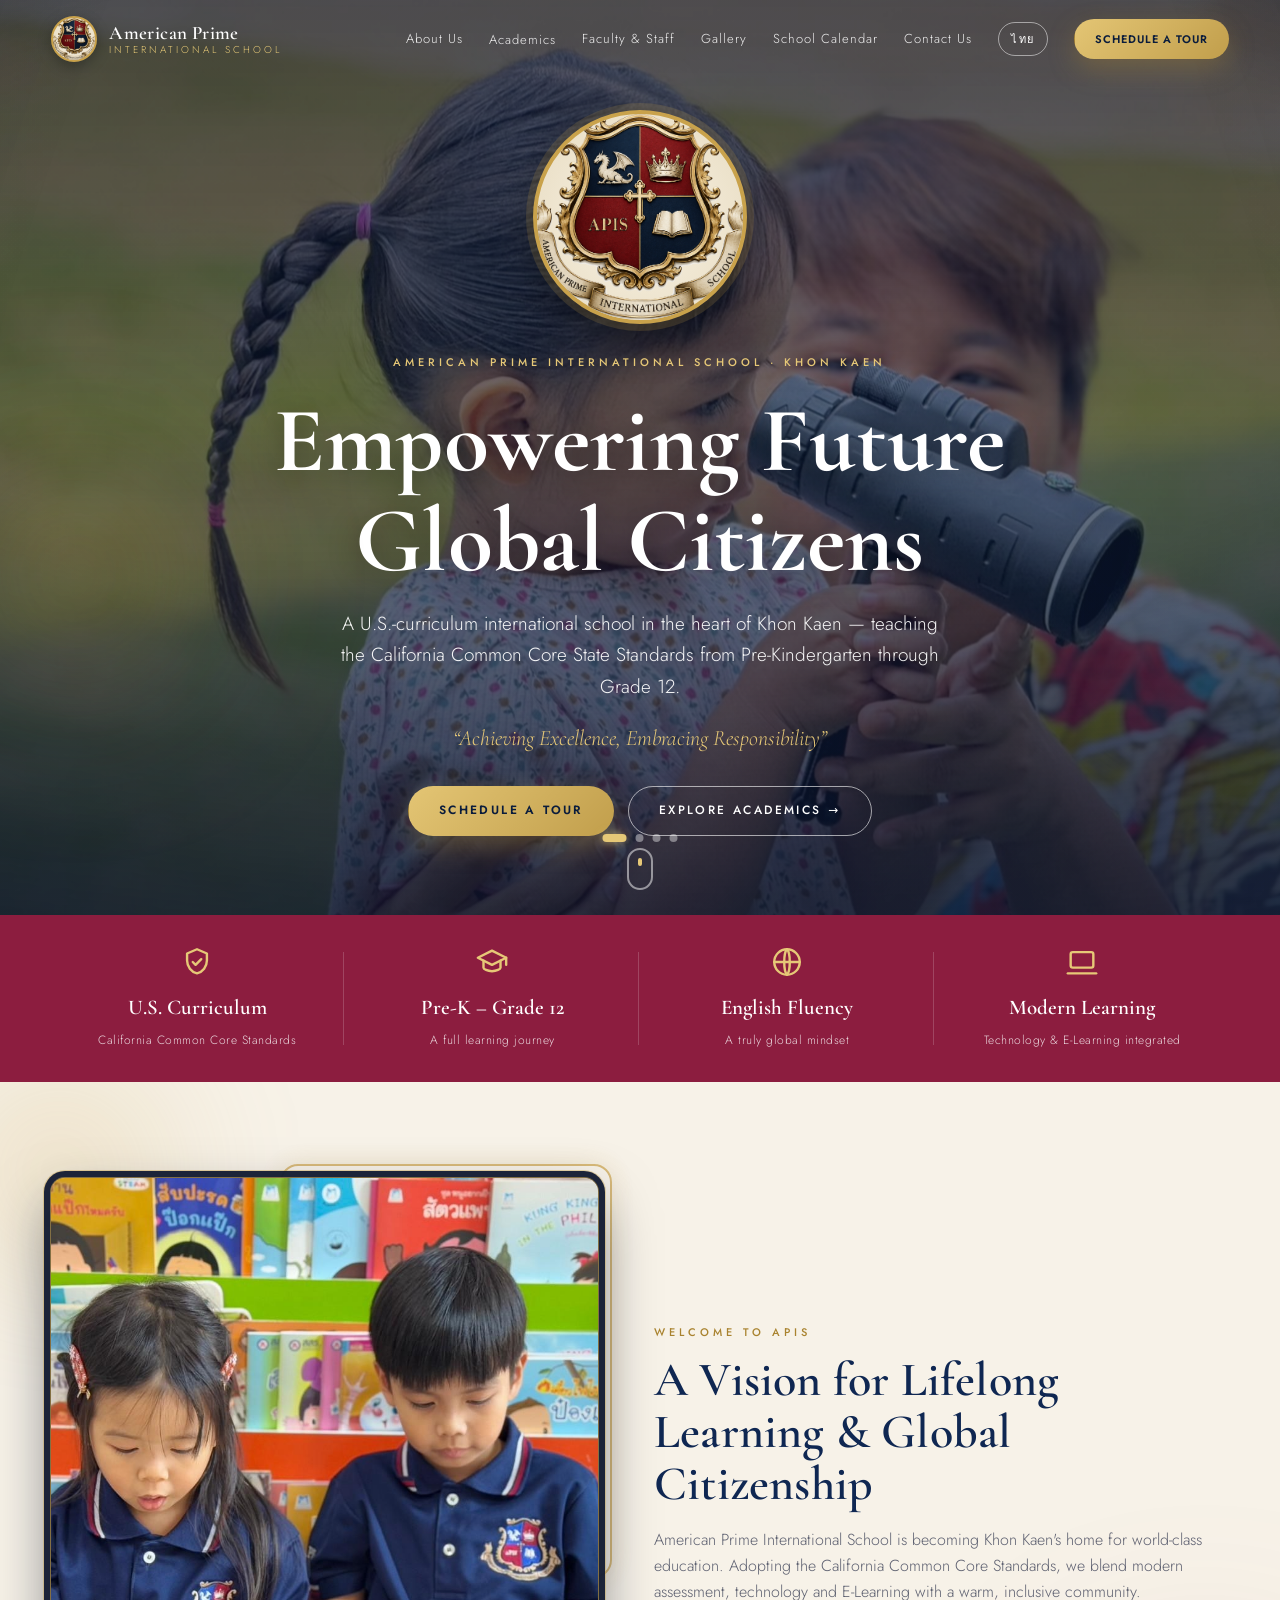
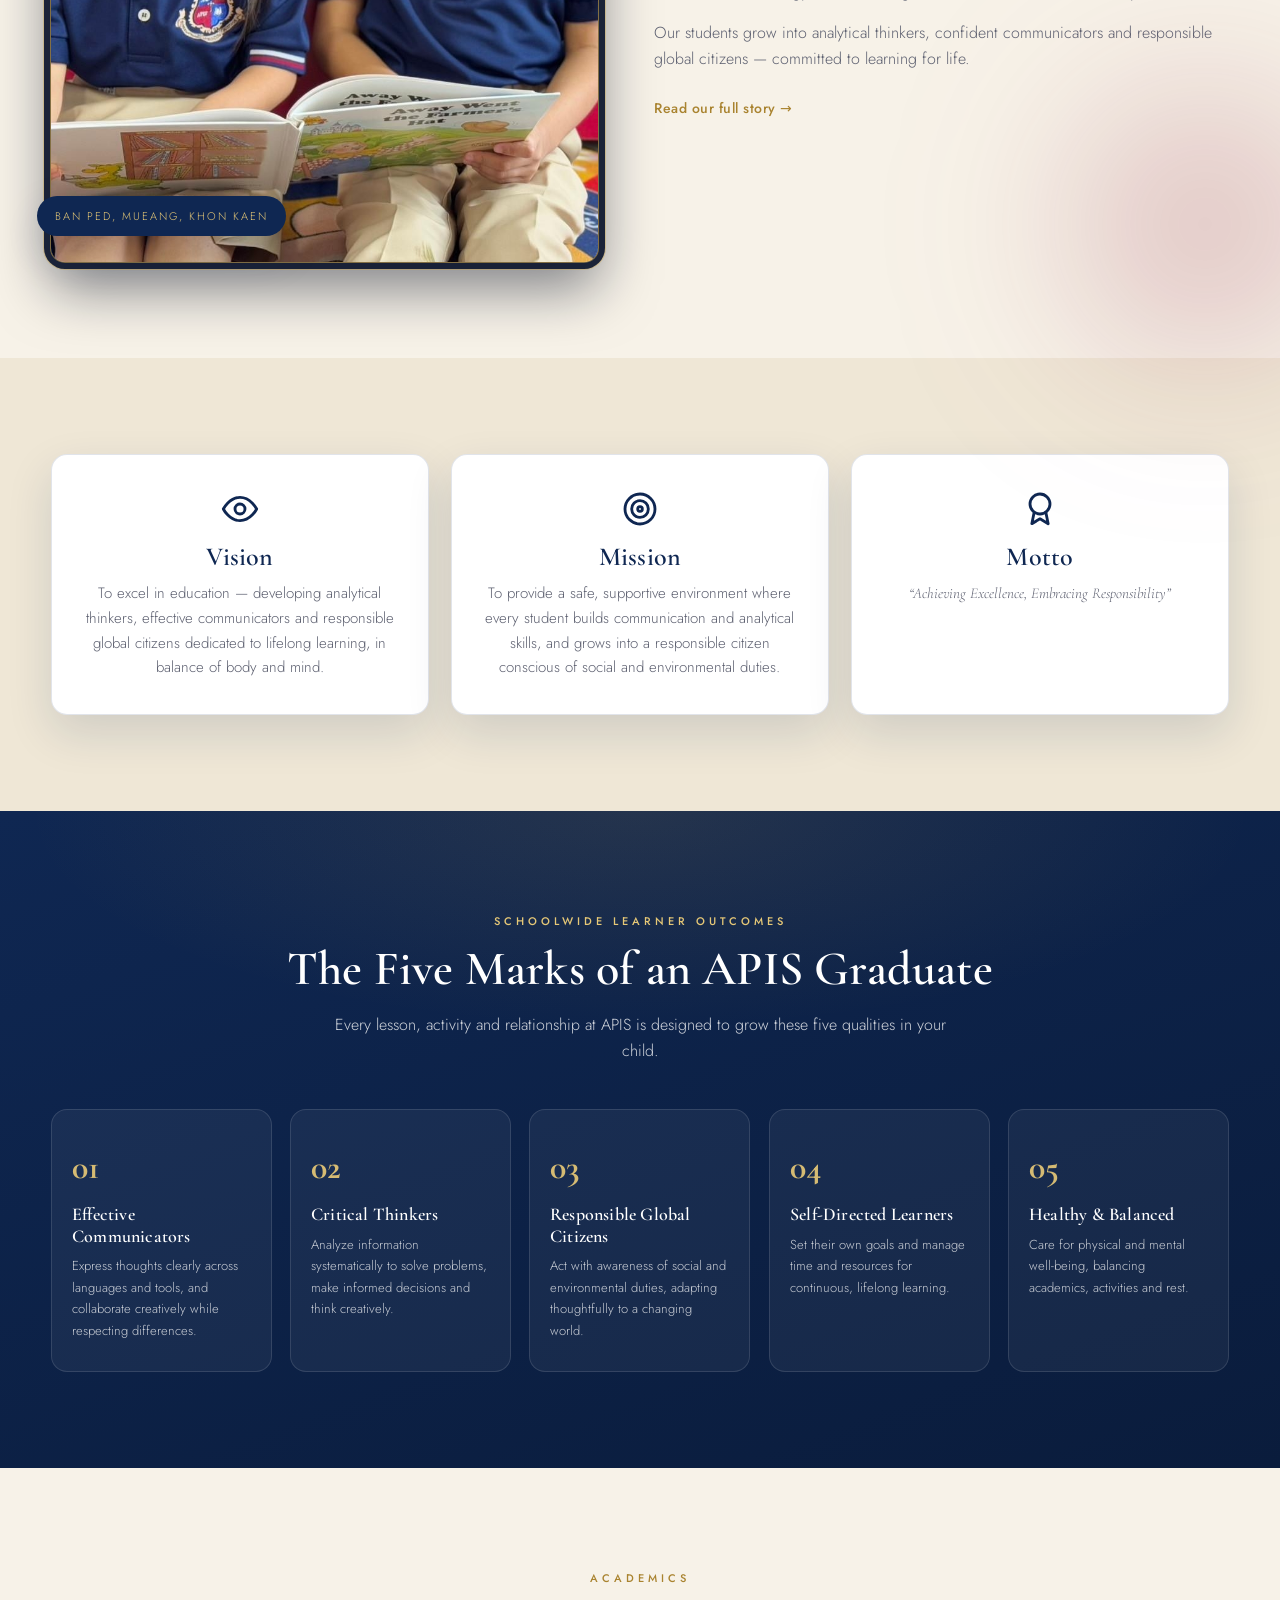
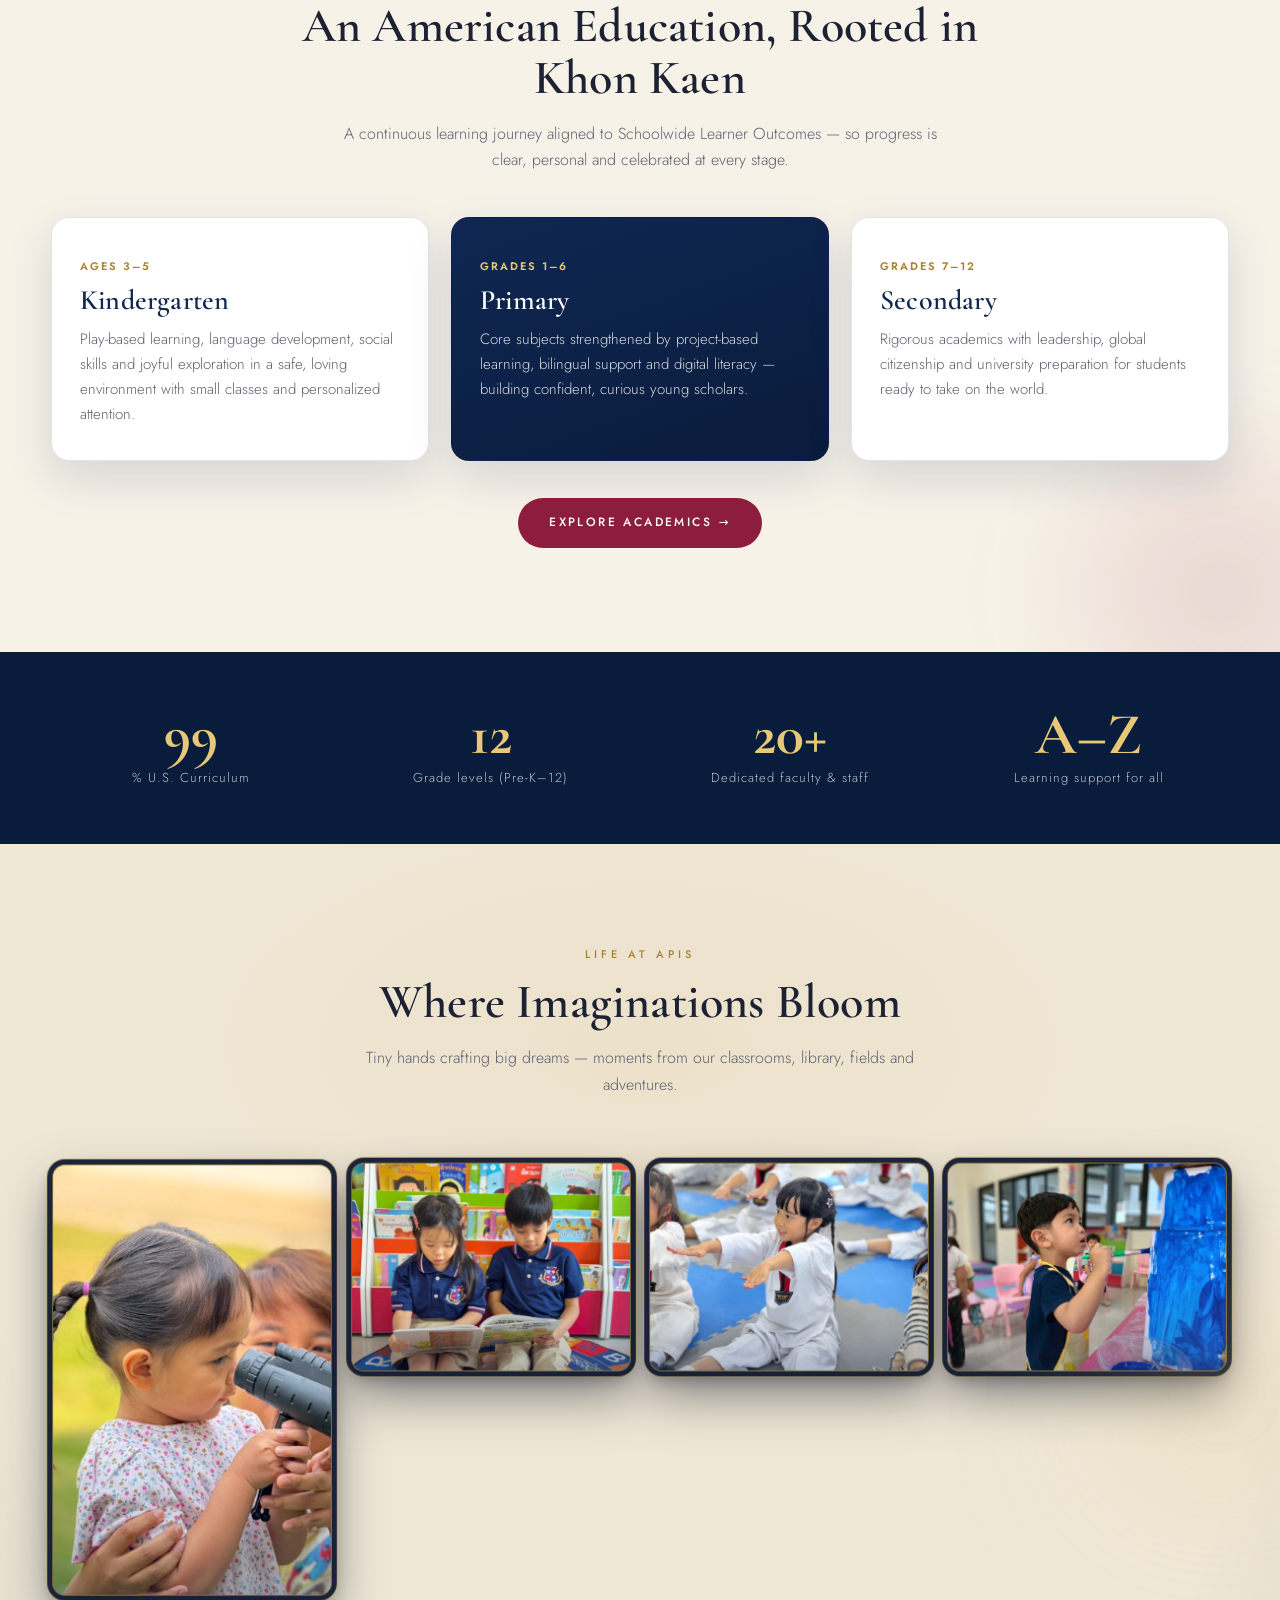
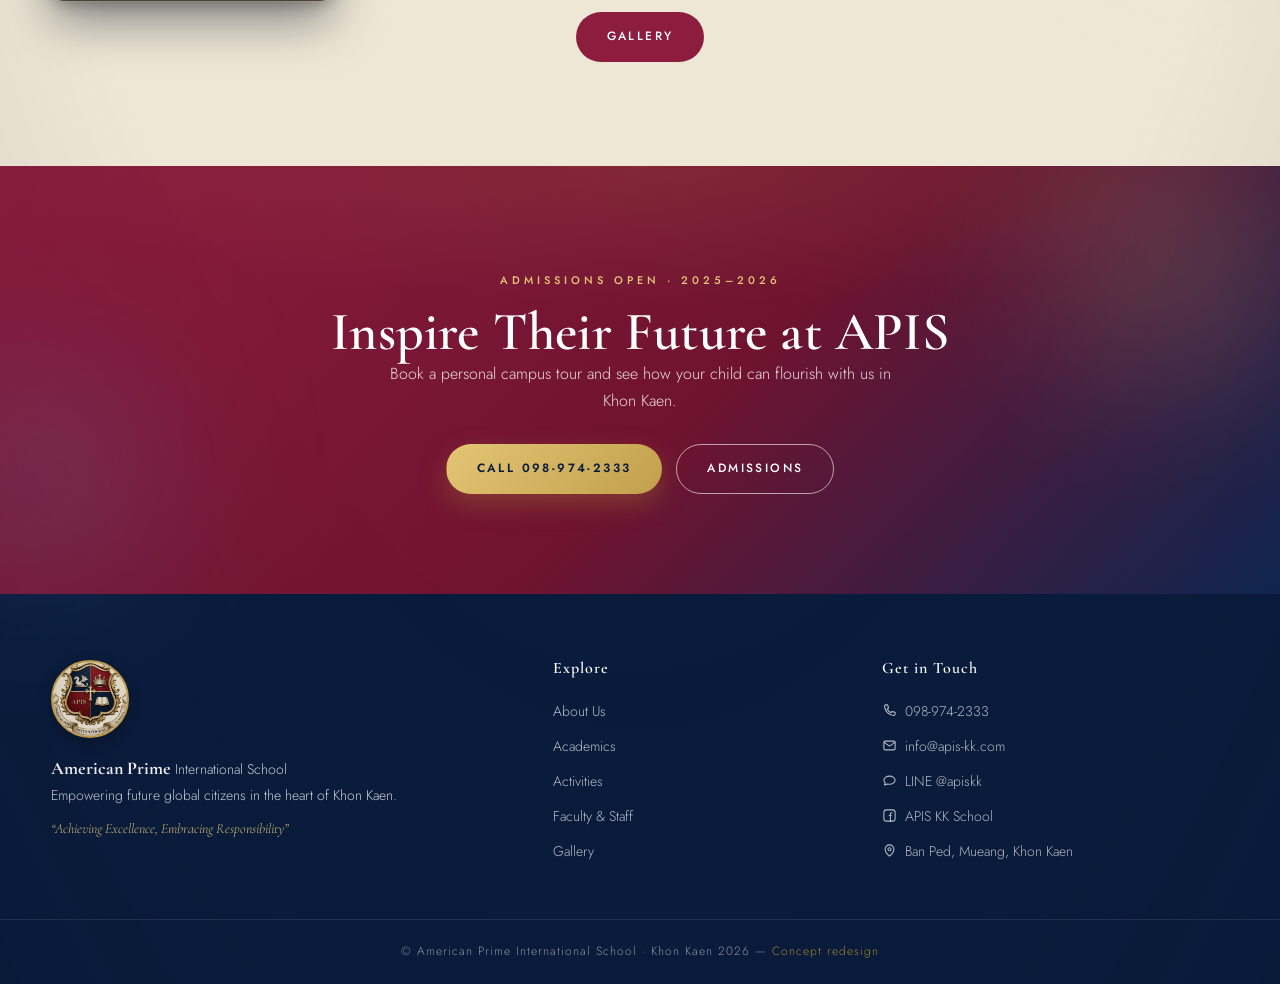
==== index.html @ 01db046f "APIS International School — multipage site (i18n EN/TH, premium FX, faculty, gallery) Co-Authored-By" ====
<!DOCTYPE html>
<html lang="en">
<head>
<meta charset="utf-8">
<meta name="viewport" content="width=device-width, initial-scale=1">
<title data-i18n="home.metaTitle">American Prime International School — Khon Kaen</title>
<meta name="description" content="American Prime International School (APIS) — a U.S.-curriculum international school in the heart of Khon Kaen, from Pre-K to Grade 12.">
<link rel="preconnect" href="https://fonts.googleapis.com">
<link rel="preconnect" href="https://fonts.gstatic.com" crossorigin>
<link href="https://fonts.googleapis.com/css2?family=Cormorant+Garamond:wght@400;500;600;700&family=Jost:wght@300;400;500;600&family=Noto+Sans+Thai:wght@300;400;500;600&family=Noto+Serif+Thai:wght@500;600;700&display=swap" rel="stylesheet">
<link rel="icon" type="image/png" href="assets/logo-crest.png">
<link rel="stylesheet" href="css/styles.css">
</head>
<body>
<header id="hdr"></header>

<!-- HERO -->
<section class="hero" id="top">
  <div class="hero-slides" id="heroSlides"></div>
  <div class="hero-overlay"></div>
  <div class="hero-in reveal">
    <span class="seal-lg"><img src="assets/logo-crest.png" alt="American Prime International School crest"></span>
    <span class="eyebrow" data-i18n="hero.eyebrow">American Prime International School · Khon Kaen</span>
    <h1><span data-i18n="hero.h1a">Empowering Future</span><br><span data-i18n="hero.h1b">Global Citizens</span></h1>
    <p class="hero-sub" data-i18n="hero.sub">A U.S.-curriculum international school in the heart of Khon Kaen.</p>
    <p class="motto" data-i18n="motto">“Achieving Excellence, Embracing Responsibility”</p>
    <div class="hero-cta">
      <a href="https://admission.apis-kk.com" target="_blank" rel="noopener" class="btn gold" data-i18n="btn.tour">Schedule a Tour</a>
      <a href="academics.html" class="btn ghost-lt" data-i18n="btn.explore">Explore Academics →</a>
    </div>
  </div>
  <div class="hero-dots" id="heroDots"></div>
  <a href="#pillars" class="hero-scroll" aria-label="Scroll down"><span></span></a>
</section>

<!-- PILLARS -->
<section class="pillars" id="pillars">
  <div class="wrap pillar-grid">
    <div class="pillar reveal"><span class="p-ico"><svg viewBox="0 0 24 24"><path d="M12 3 5 6v5c0 4.2 2.9 8 7 9 4.1-1 7-4.8 7-9V6l-7-3Z"/><path d="m9 12 2 2 4-4"/></svg></span><b data-i18n="p1.t">U.S. Curriculum</b><small data-i18n="p1.s">California Common Core Standards</small></div>
    <div class="pillar reveal"><span class="p-ico"><svg viewBox="0 0 24 24"><path d="M12 4 2 9l10 5 10-5-10-5Z"/><path d="M6 11v5c0 1 2.7 2.5 6 2.5s6-1.5 6-2.5v-5"/><path d="M22 9v5"/></svg></span><b data-i18n="p2.t">Pre-K – Grade 12</b><small data-i18n="p2.s">A full learning journey</small></div>
    <div class="pillar reveal"><span class="p-ico"><svg viewBox="0 0 24 24"><circle cx="12" cy="12" r="9"/><path d="M3 12h18"/><path d="M12 3c2.6 2.7 2.6 15.3 0 18M12 3c-2.6 2.7-2.6 15.3 0 18"/></svg></span><b data-i18n="p3.t">English Fluency</b><small data-i18n="p3.s">A truly global mindset</small></div>
    <div class="pillar reveal"><span class="p-ico"><svg viewBox="0 0 24 24"><rect x="4" y="5" width="16" height="11" rx="1.5"/><path d="M2 20h20"/></svg></span><b data-i18n="p4.t">Modern Learning</b><small data-i18n="p4.s">Technology &amp; E-Learning integrated</small></div>
  </div>
</section>

<!-- ABOUT teaser -->
<section class="block" id="about">
  <span class="orb orb-a" aria-hidden="true"></span>
  <div class="wrap about-grid">
    <div class="about-media reveal">
      <img src="assets/LINE_ALBUM_Pixs-for-Website-and-Marketing_250127_15.jpg" alt="APIS students reading in the library">
      <span class="media-badge" data-i18n="foot.loc">Khon Kaen, Thailand</span>
    </div>
    <div class="about-copy reveal">
      <span class="eyebrow dark" data-i18n="home.aboutEyebrow">Welcome to APIS</span>
      <h2 data-i18n="home.aboutH2">A Vision for Lifelong Learning &amp; Global Citizenship</h2>
      <p data-i18n="home.aboutP1">American Prime International School is becoming Khon Kaen's home for world-class education.</p>
      <p data-i18n="home.aboutP2">Our students grow into analytical thinkers, confident communicators and responsible global citizens.</p>
      <a href="about.html" class="link-gold" data-i18n="home.aboutLink">Read our full story →</a>
    </div>
  </div>
</section>

<!-- VISION / MISSION / MOTTO -->
<section class="block cream">
  <div class="wrap vmm-grid">
    <article class="vmm reveal"><span class="vmm-ico"><svg viewBox="0 0 24 24"><path d="M2 12s3.5-7 10-7 10 7 10 7-3.5 7-10 7S2 12 2 12Z"/><circle cx="12" cy="12" r="3"/></svg></span><h3 data-i18n="vision.t">Vision</h3><p data-i18n="vision.p">To excel in education.</p></article>
    <article class="vmm reveal"><span class="vmm-ico"><svg viewBox="0 0 24 24"><circle cx="12" cy="12" r="9"/><circle cx="12" cy="12" r="5"/><circle cx="12" cy="12" r="1.4"/></svg></span><h3 data-i18n="mission.t">Mission</h3><p data-i18n="mission.p">A safe, supportive environment.</p></article>
    <article class="vmm reveal"><span class="vmm-ico"><svg viewBox="0 0 24 24"><circle cx="12" cy="9" r="6"/><path d="m8.5 14-1.4 6.8 4.9-2.9 4.9 2.9L15.5 14"/></svg></span><h3 data-i18n="mottoc.t">Motto</h3><p class="motto-quote" data-i18n="motto">“Achieving Excellence, Embracing Responsibility”</p></article>
  </div>
</section>

<!-- OUTCOMES -->
<section class="block navy" id="outcomes">
  <div class="wrap center">
    <span class="eyebrow" data-i18n="outcomes.eyebrow">Schoolwide Learner Outcomes</span>
    <h2 class="lt" data-i18n="outcomes.h2">The Five Marks of an APIS Graduate</h2>
    <p class="lead" data-i18n="outcomes.lead">Every lesson is designed to grow these five qualities.</p>
  </div>
  <div class="wrap slo-grid">
    <article class="slo reveal"><span class="slo-n">01</span><h3 data-i18n="slo1.t">Effective Communicators</h3><p data-i18n="slo1.p"></p></article>
    <article class="slo reveal"><span class="slo-n">02</span><h3 data-i18n="slo2.t">Critical Thinkers</h3><p data-i18n="slo2.p"></p></article>
    <article class="slo reveal"><span class="slo-n">03</span><h3 data-i18n="slo3.t">Responsible Global Citizens</h3><p data-i18n="slo3.p"></p></article>
    <article class="slo reveal"><span class="slo-n">04</span><h3 data-i18n="slo4.t">Self-Directed Learners</h3><p data-i18n="slo4.p"></p></article>
    <article class="slo reveal"><span class="slo-n">05</span><h3 data-i18n="slo5.t">Healthy &amp; Balanced</h3><p data-i18n="slo5.p"></p></article>
  </div>
</section>

<!-- ACADEMICS teaser -->
<section class="block" id="academics">
  <span class="orb orb-b" aria-hidden="true"></span>
  <div class="wrap center">
    <span class="eyebrow dark" data-i18n="home.acadEyebrow">Academics</span>
    <h2 data-i18n="home.acadH2">An American Education, Rooted in Khon Kaen</h2>
    <p class="lead" data-i18n="home.acadLead">A continuous learning journey aligned to Schoolwide Learner Outcomes.</p>
  </div>
  <div class="wrap levels">
    <article class="level reveal"><span class="lvl-tag" data-i18n="level1.tag">Ages 3–5</span><h3 data-i18n="level1.t">Kindergarten</h3><p data-i18n="level1.p"></p></article>
    <article class="level reveal feat"><span class="lvl-tag" data-i18n="level2.tag">Grades 1–6</span><h3 data-i18n="level2.t">Primary</h3><p data-i18n="level2.p"></p></article>
    <article class="level reveal"><span class="lvl-tag" data-i18n="level3.tag">Grades 7–12</span><h3 data-i18n="level3.t">Secondary</h3><p data-i18n="level3.p"></p></article>
  </div>
  <div class="wrap center"><a href="academics.html" class="btn solid" style="margin-top:36px" data-i18n="btn.explore">Explore Academics →</a></div>
</section>

<!-- STATS -->
<section class="stats">
  <div class="wrap stat-grid">
    <div class="stat reveal"><b class="count" data-to="100">0</b><span data-i18n="stat1.l">% U.S. Curriculum</span></div>
    <div class="stat reveal"><b class="count" data-to="12">0</b><span data-i18n="stat2.l">Grade levels</span></div>
    <div class="stat reveal"><b class="count" data-to="20" data-suffix="+">0</b><span data-i18n="stat3.l">Dedicated faculty &amp; staff</span></div>
    <div class="stat reveal"><b>A–Z</b><span data-i18n="stat4.l">Learning support for all</span></div>
  </div>
</section>

<!-- GALLERY teaser -->
<section class="block cream" id="gallery">
  <div class="wrap center">
    <span class="eyebrow dark" data-i18n="home.galEyebrow">Life at APIS</span>
    <h2 data-i18n="home.galH2">Where Imaginations Bloom</h2>
    <p class="lead" data-i18n="home.galLead">Tiny hands crafting big dreams.</p>
  </div>
  <div class="wrap gal-grid">
    <figure class="gitem reveal g-tall"><img src="assets/IMG_5615.jpg" alt="Student with a telescope"></figure>
    <figure class="gitem reveal"><img src="assets/LINE_ALBUM_Pixs-for-Website-and-Marketing_250127_15.jpg" alt="APIS students reading"></figure>
    <figure class="gitem reveal"><img src="assets/IMG_5499.jpg" alt="Taekwondo at APIS"></figure>
    <figure class="gitem reveal"><img src="assets/IMG_5616.jpg" alt="Art class at APIS"></figure>
    <figure class="gitem reveal g-wide"><img src="assets/IMG_5500.jpg" alt="Physical activity at APIS"></figure>
    <figure class="gitem reveal"><img src="assets/IMG_5537.jpg" alt="Golf at APIS"></figure>
  </div>
  <div class="wrap center"><a href="gallery.html" class="btn solid" style="margin-top:34px" data-i18n="nav.gallery">Gallery</a></div>
</section>

<!-- CTA -->
<section class="cta">
  <span class="orb orb-c" aria-hidden="true"></span>
  <div class="wrap center reveal">
    <span class="eyebrow" data-i18n="cta.eyebrow">Admissions Open · 2025–2026</span>
    <h2 class="lt" data-i18n="cta.h2">Inspire Their Future at APIS</h2>
    <p class="lt-sub" data-i18n="cta.sub">Book a personal campus tour.</p>
    <div class="hero-cta">
      <a href="tel:0989742333" class="btn gold" data-i18n="btn.call">Call 098-974-2333</a>
      <a href="admissions.html" class="btn ghost-lt" data-i18n="nav.admissions">Admissions</a>
    </div>
  </div>
</section>

<footer id="ftr"></footer>
<script src="js/content.js"></script>
<script src="js/layout.js"></script>
<script src="js/i18n.js"></script>
<script src="js/main.js"></script>
</body>
</html>
---- css/styles.css ----
/* ============================================================
   American Prime International School — concept redesign
   Palette from the school crest: navy · burgundy · gold · cream
   Animations inspired by the Bealatriz studio site.
   ============================================================ */
:root{
  --navy:#0f2752; --navy2:#14315f; --navy-deep:#0a1c3c;
  --burgundy:#8c1d3f; --burgundy2:#6f1330;
  --gold:#c9a24b; --gold-lt:#e6c877; --gold-dk:#a9832f;
  --cream:#f7f2e8; --cream2:#efe7d6; --ink:#1c2233; --muted:#5d6070;
  --white:#ffffff; --line:rgba(15,39,82,.12);
  --serif:'Cormorant Garamond',Georgia,serif;
  --sans:'Jost',system-ui,-apple-system,sans-serif;
  --shadow:0 18px 46px rgba(15,39,82,.14);
}
*{box-sizing:border-box;margin:0;padding:0;}
html{scroll-behavior:smooth;}
body{font-family:var(--sans);color:var(--ink);background:var(--cream);font-weight:300;line-height:1.65;-webkit-font-smoothing:antialiased;overflow-x:hidden;}
h1,h2,h3,h4{font-family:var(--serif);font-weight:600;line-height:1.08;letter-spacing:.2px;}
img{max-width:100%;display:block;}
a{color:inherit;text-decoration:none;}
.wrap{width:min(1180px,92%);margin:0 auto;}
.center{text-align:center;max-width:760px;margin-left:auto;margin-right:auto;}

/* ---------- Eyebrow / buttons ---------- */
.eyebrow{display:inline-block;font-size:11px;letter-spacing:4px;text-transform:uppercase;color:var(--gold-lt);font-weight:500;margin-bottom:14px;}
.eyebrow.dark{color:var(--gold-dk);}
.btn{display:inline-block;font-family:var(--sans);font-size:12px;letter-spacing:2.4px;text-transform:uppercase;font-weight:500;padding:14px 30px;border-radius:40px;border:1.5px solid transparent;cursor:pointer;transition:.35s;white-space:nowrap;}
.btn.sm{padding:10px 20px;font-size:11px;}
.btn.gold{background:linear-gradient(135deg,var(--gold-lt),var(--gold-dk));color:var(--navy-deep);font-weight:600;box-shadow:0 10px 26px rgba(169,131,47,.34);}
.btn.gold:hover{filter:brightness(1.06);transform:translateY(-2px);box-shadow:0 16px 34px rgba(169,131,47,.44);}
.btn.solid{background:var(--burgundy);color:#fff;font-weight:500;}
.btn.solid:hover{background:var(--burgundy2);transform:translateY(-2px);}
.btn.ghost-lt{border-color:rgba(255,255,255,.6);color:#fff;}
.btn.ghost-lt:hover{background:#fff;color:var(--navy);}
.link-gold{display:inline-block;margin-top:10px;color:var(--gold-dk);font-weight:500;font-size:14px;letter-spacing:.5px;border-bottom:1px solid transparent;transition:.3s;}
.link-gold:hover{border-color:var(--gold-dk);}

/* ---------- Header ---------- */
#hdr{position:fixed;top:0;left:0;right:0;z-index:80;padding:16px 0;transition:.4s;}
#hdr.solid{background:rgba(10,28,60,.92);backdrop-filter:blur(10px);box-shadow:0 8px 30px rgba(0,0,0,.28);padding:9px 0;}
.nav{display:flex;align-items:center;justify-content:space-between;gap:20px;}
.brand{display:flex;align-items:center;gap:12px;}
.brand-seal{width:46px;height:46px;border-radius:50%;background:radial-gradient(circle,#faf4e6,#e6dabf);display:grid;place-items:center;overflow:hidden;border:2px solid var(--gold);box-shadow:0 4px 14px rgba(0,0,0,.28);flex:none;}
.brand-seal img{width:100%;height:100%;object-fit:cover;}
/* Toggle de idioma */
.lang-toggle{background:transparent;border:1px solid rgba(255,255,255,.5);color:#fff;font-family:var(--sans);font-size:11px;letter-spacing:1.5px;padding:7px 12px;border-radius:20px;cursor:pointer;transition:.3s;min-width:48px;}
.lang-toggle:hover{background:var(--gold);border-color:var(--gold);color:var(--navy-deep);}
/* Dropdown Academics */
.has-sub{position:relative;}
.sub-toggle{cursor:pointer;}
.menu a.active{color:var(--gold-lt);}
.menu a.active::after{width:100%;}
.submenu{position:absolute;top:100%;left:50%;transform:translateX(-50%) translateY(10px);min-width:216px;background:rgba(10,28,60,.97);backdrop-filter:blur(10px);border:1px solid rgba(255,255,255,.12);border-radius:12px;padding:8px;opacity:0;visibility:hidden;transition:.25s;box-shadow:0 18px 40px rgba(0,0,0,.4);display:flex;flex-direction:column;gap:2px;z-index:90;}
.has-sub:hover .submenu{opacity:1;visibility:visible;transform:translateX(-50%) translateY(4px);}
.submenu a{padding:9px 14px;border-radius:8px;font-size:13px;color:rgba(255,255,255,.85);}
.submenu a::after{display:none;}
.submenu a:hover{background:rgba(255,255,255,.08);color:var(--gold-lt);}
.brand-txt{display:flex;flex-direction:column;line-height:1.1;color:#fff;}
.brand-txt b{font-family:var(--serif);font-size:19px;font-weight:600;letter-spacing:.4px;}
.brand-txt i{font-style:normal;font-size:10px;letter-spacing:3px;text-transform:uppercase;color:var(--gold-lt);}
.menu{display:flex;align-items:center;gap:26px;}
.menu a{font-size:13px;letter-spacing:1px;color:rgba(255,255,255,.9);position:relative;}
.menu a:not(.btn)::after{content:'';position:absolute;left:0;bottom:-6px;width:0;height:1.5px;background:var(--gold-lt);transition:width .3s;}
.menu a:not(.btn):hover::after{width:100%;}
.hamburger{display:none;flex-direction:column;gap:5px;background:none;border:none;cursor:pointer;padding:6px;}
.hamburger span{width:26px;height:2px;background:#fff;transition:.3s;}

/* ---------- Hero ---------- */
.hero{position:relative;min-height:100vh;display:flex;align-items:center;justify-content:center;text-align:center;color:#fff;overflow:hidden;background:linear-gradient(135deg,var(--navy2),var(--navy-deep));}
.hero-slides{position:absolute;inset:0;z-index:0;}
.hero-slide{position:absolute;inset:0;background-size:cover;background-position:center;opacity:0;transition:opacity 1.8s ease;}
.hero-slide.on{opacity:1;animation:kenburns 9s ease-out forwards;}
@keyframes kenburns{from{transform:scale(1.06)}to{transform:scale(1.16)}}
.hero-overlay{position:absolute;inset:0;z-index:1;pointer-events:none;background:linear-gradient(180deg,rgba(10,20,44,.72),rgba(12,26,54,.6) 45%,rgba(10,20,44,.82)),radial-gradient(120% 100% at 50% 30%,transparent 45%,rgba(6,15,34,.55));}
.hero-in{position:relative;z-index:2;padding:110px 22px 80px;max-width:860px;}
.seal-lg{display:grid;place-items:center;width:clamp(160px,20vw,214px);height:clamp(160px,20vw,214px);border-radius:50%;background:radial-gradient(circle,#faf4e6,#e6dabf);border:4px solid var(--gold);overflow:hidden;box-shadow:0 0 0 7px rgba(201,162,75,.18),0 16px 42px rgba(0,0,0,.45);margin:0 auto 24px;animation:sealGlow 4.5s ease-in-out infinite;}
.seal-lg img{width:100%;height:100%;object-fit:cover;}
@keyframes sealGlow{0%,100%{box-shadow:0 0 0 6px rgba(201,162,75,.16),0 16px 40px rgba(0,0,0,.45);}50%{box-shadow:0 0 0 11px rgba(230,200,119,.3),0 0 44px rgba(201,162,75,.5),0 16px 40px rgba(0,0,0,.45);}}
.hero h1{font-size:clamp(46px,8.4vw,92px);font-weight:700;margin:6px 0 18px;text-shadow:0 6px 30px rgba(0,0,0,.4);}
.hero-sub{font-size:clamp(15px,2vw,19px);font-weight:300;max-width:600px;margin:0 auto 18px;opacity:.94;}
.motto{font-family:var(--serif);font-style:italic;font-size:clamp(17px,2.4vw,22px);color:var(--gold-lt);margin-bottom:30px;}
.hero-cta{display:flex;gap:14px;justify-content:center;flex-wrap:wrap;}
.hero-dots{position:absolute;bottom:74px;left:50%;transform:translateX(-50%);z-index:3;display:flex;gap:9px;}
.hero-dots i{width:8px;height:8px;border-radius:50%;background:rgba(255,255,255,.4);cursor:pointer;transition:.3s;}
.hero-dots i.on{background:var(--gold-lt);width:24px;border-radius:5px;box-shadow:0 0 10px rgba(230,200,119,.7);}
.hero-scroll{position:absolute;bottom:26px;left:50%;transform:translateX(-50%);z-index:3;width:26px;height:42px;border:2px solid rgba(255,255,255,.5);border-radius:14px;}
.hero-scroll span{position:absolute;top:8px;left:50%;transform:translateX(-50%);width:4px;height:8px;background:var(--gold-lt);border-radius:2px;animation:scrolldot 1.6s ease-in-out infinite;}
@keyframes scrolldot{0%{opacity:0;top:8px}40%{opacity:1}100%{opacity:0;top:24px}}

/* ---------- Pillars ---------- */
.pillars{background:var(--burgundy);position:relative;z-index:4;margin-top:-1px;}
.pillar-grid{display:grid;grid-template-columns:repeat(4,1fr);gap:2px;}
.pillar{padding:30px 22px;text-align:center;color:#fff;position:relative;}
.pillar:not(:last-child)::after{content:'';position:absolute;right:0;top:22%;height:56%;width:1px;background:rgba(255,255,255,.18);}
.p-ico{font-size:26px;display:block;margin-bottom:10px;}
.pillar b{font-family:var(--serif);font-size:21px;font-weight:600;display:block;}
.pillar small{font-size:12px;letter-spacing:.5px;opacity:.82;}

/* ---------- Blocks ---------- */
.block{position:relative;padding:96px 0;overflow:hidden;}
.block.cream{background:var(--cream2);}
.block.navy{background:linear-gradient(160deg,var(--navy),var(--navy-deep));color:#fff;}
.block h2{font-size:clamp(30px,4.6vw,48px);margin-bottom:16px;}
.block h2.lt{color:#fff;}
.block .lead{color:var(--muted);max-width:620px;margin:0 auto;}
.block.navy .lead{color:rgba(255,255,255,.8);}

/* About */
.about-grid{display:grid;grid-template-columns:1fr 1.05fr;gap:56px;align-items:center;}
.about-media{position:relative;}
.about-media img{border-radius:18px;aspect-ratio:4/5;object-fit:cover;box-shadow:var(--shadow);}
.about-media::before{content:'';position:absolute;inset:-14px -14px auto auto;width:60%;height:60%;border:2px solid var(--gold);border-radius:18px;z-index:-1;}
.media-badge{position:absolute;left:-14px;bottom:26px;background:var(--navy);color:var(--gold-lt);font-size:11px;letter-spacing:2px;text-transform:uppercase;padding:11px 18px;border-radius:30px;box-shadow:var(--shadow);}
.about-copy h2{color:var(--navy);}
.about-copy p{color:var(--muted);margin-bottom:14px;}
.about-copy b{color:var(--ink);font-weight:500;}

/* Why cards */
.card-grid{display:grid;grid-template-columns:repeat(4,1fr);gap:22px;margin-top:44px;}
.vcard{position:relative;background:rgba(255,255,255,.06);border:1px solid rgba(255,255,255,.12);border-radius:16px;padding:32px 24px;overflow:hidden;transition:transform .35s,border-color .35s,background .35s;}
.vcard::after{content:'';position:absolute;inset:0;pointer-events:none;background:linear-gradient(115deg,transparent 40%,rgba(230,200,119,.14) 50%,transparent 60%);transform:translateX(-120%);transition:transform .8s ease;}
.vcard:hover{transform:translateY(-6px);border-color:rgba(230,200,119,.55);background:rgba(255,255,255,.09);}
.vcard:hover::after{transform:translateX(120%);}
.v-ico{display:grid;place-items:center;width:52px;height:52px;border-radius:14px;background:linear-gradient(135deg,var(--gold-lt),var(--gold-dk));color:var(--navy-deep);font-size:22px;margin-bottom:16px;}
.vcard h3{font-size:22px;margin-bottom:10px;color:#fff;}
.vcard p{font-size:14px;color:rgba(255,255,255,.78);}

/* Stats */
.stats{background:var(--navy-deep);padding:54px 0;}
.stat-grid{display:grid;grid-template-columns:repeat(4,1fr);gap:20px;text-align:center;}
.stat b{font-family:var(--serif);font-size:clamp(38px,5vw,58px);font-weight:700;color:var(--gold-lt);display:block;line-height:1;}
.stat span{font-size:13px;letter-spacing:1px;color:rgba(255,255,255,.72);}

/* Academics */
.acad-grid{display:grid;grid-template-columns:1.05fr 1fr;gap:56px;align-items:center;}
.acad-copy h2{color:var(--navy);}
.acad-copy p{color:var(--muted);margin-bottom:20px;}
.checks{list-style:none;margin-bottom:26px;}
.checks li{position:relative;padding:9px 0 9px 34px;border-bottom:1px dashed var(--line);font-size:15px;color:var(--ink);}
.checks li::before{content:'✓';position:absolute;left:0;top:8px;width:22px;height:22px;border-radius:50%;background:linear-gradient(135deg,var(--gold-lt),var(--gold-dk));color:var(--navy-deep);font-size:12px;font-weight:700;display:grid;place-items:center;}
.acad-media img{border-radius:18px;aspect-ratio:4/3;object-fit:cover;box-shadow:var(--shadow);}

/* Gallery */
.gal-grid{display:grid;grid-template-columns:repeat(4,1fr);grid-auto-rows:210px;gap:16px;margin-top:44px;}
.gitem{position:relative;overflow:hidden;border-radius:16px;box-shadow:var(--shadow);}
.gitem img{width:100%;height:100%;object-fit:cover;transition:transform .8s ease;}
.gitem::after{content:'';position:absolute;inset:0;background:linear-gradient(180deg,transparent 55%,rgba(15,39,82,.5));opacity:0;transition:opacity .4s;}
.gitem:hover img{transform:scale(1.09);}
.gitem:hover::after{opacity:1;}
.g-tall{grid-row:span 2;}
.g-wide{grid-column:span 2;}

/* CTA */
.cta{position:relative;padding:100px 0;text-align:center;color:#fff;overflow:hidden;background:linear-gradient(135deg,var(--burgundy),var(--burgundy2) 55%,var(--navy));}
.cta h2{font-size:clamp(32px,5vw,54px);}
.lt-sub{color:rgba(255,255,255,.85);max-width:520px;margin:0 auto 30px;}

/* Decorative orbs */
.orb{position:absolute;border-radius:50%;filter:blur(60px);opacity:.5;z-index:0;pointer-events:none;}
.orb-a{width:360px;height:360px;background:radial-gradient(circle,rgba(201,162,75,.5),transparent 68%);top:-90px;left:-120px;animation:float1 12s ease-in-out infinite;}
.orb-b{width:400px;height:400px;background:radial-gradient(circle,rgba(140,29,63,.35),transparent 68%);bottom:-140px;right:-140px;animation:float2 15s ease-in-out infinite;}
.orb-c{width:420px;height:420px;background:radial-gradient(circle,rgba(230,200,119,.4),transparent 68%);top:-120px;right:-100px;animation:float1 13s ease-in-out infinite;}
@keyframes float1{0%,100%{transform:translate(0,0)}50%{transform:translate(26px,-30px)}}
@keyframes float2{0%,100%{transform:translate(0,0)}50%{transform:translate(-30px,24px)}}
.about-grid,.acad-grid{position:relative;z-index:1;}

/* Footer */
footer{background:var(--navy-deep);color:rgba(255,255,255,.82);padding:66px 0 0;}
.foot-grid{display:grid;grid-template-columns:1.6fr 1fr 1.2fr;gap:40px;}
.foot-brand .brand-seal{width:78px;height:78px;margin-bottom:16px;}
.foot-brand p{font-size:14px;margin-bottom:10px;}
.foot-brand b{color:#fff;font-family:var(--serif);font-size:18px;}
.motto-sm{font-family:var(--serif);font-style:italic;color:var(--gold-lt);}
.foot-col h4{color:#fff;font-size:16px;letter-spacing:1px;margin-bottom:16px;}
.foot-col a,.foot-loc{display:block;font-size:14px;color:rgba(255,255,255,.72);padding:6px 0;transition:.3s;}
.foot-col a:hover{color:var(--gold-lt);padding-left:5px;}
.foot-bottom{margin-top:50px;border-top:1px solid rgba(255,255,255,.1);padding:22px 0;text-align:center;font-size:12px;letter-spacing:1px;color:rgba(255,255,255,.55);}
.foot-bottom .demo{color:var(--gold-dk);}

/* Reveal + cursor + scroll progress */
.reveal{opacity:0;transform:translateY(16px);transition:opacity 1.15s cubic-bezier(.22,.61,.36,1),transform 1.15s cubic-bezier(.22,.61,.36,1);will-change:opacity,transform;}
.reveal.in{opacity:1;transform:none;}
.card-grid .reveal:nth-child(2){transition-delay:.1s}.card-grid .reveal:nth-child(3){transition-delay:.2s}.card-grid .reveal:nth-child(4){transition-delay:.3s}
.pillar-grid .reveal:nth-child(2){transition-delay:.1s}.pillar-grid .reveal:nth-child(3){transition-delay:.2s}.pillar-grid .reveal:nth-child(4){transition-delay:.3s}
.cursor-glow{position:fixed;top:0;left:0;width:460px;height:460px;border-radius:50%;pointer-events:none;z-index:70;transform:translate(-50%,-50%);background:radial-gradient(circle,rgba(230,200,119,.18),rgba(201,162,75,.07) 42%,transparent 64%);opacity:0;transition:opacity .35s;mix-blend-mode:screen;}

/* Capa global de FX (viñeta + orbs a la deriva en los bordes) */
.page-fx{position:fixed;inset:0;pointer-events:none;z-index:60;overflow:hidden;}
.fx-vignette{position:absolute;inset:0;background:radial-gradient(125% 95% at 50% 42%,transparent 55%,rgba(10,20,44,.30) 100%);}
.fx-orb{position:absolute;border-radius:50%;filter:blur(72px);opacity:.34;mix-blend-mode:screen;will-change:transform;}
.fo1{width:340px;height:340px;left:-95px;top:7%;background:radial-gradient(circle,rgba(201,162,75,.9),transparent 68%);animation:fxDriftA 18s ease-in-out infinite;}
.fo2{width:410px;height:410px;right:-130px;top:28%;background:radial-gradient(circle,rgba(140,29,63,.85),transparent 68%);animation:fxDriftB 23s ease-in-out infinite;}
.fo3{width:320px;height:320px;left:-110px;bottom:6%;background:radial-gradient(circle,rgba(96,150,220,.75),transparent 68%);animation:fxDriftB 20s ease-in-out infinite reverse;}
.fo4{width:300px;height:300px;right:-90px;bottom:18%;background:radial-gradient(circle,rgba(230,200,119,.85),transparent 68%);animation:fxDriftA 16s ease-in-out infinite reverse;}
@keyframes fxDriftA{0%,100%{transform:translate(0,0) scale(1);}50%{transform:translate(42px,-34px) scale(1.12);}}
@keyframes fxDriftB{0%,100%{transform:translate(0,0) scale(1);}50%{transform:translate(-40px,30px) scale(1.1);}}
.scroll-prog{position:fixed;top:0;left:0;height:3px;width:0;background:linear-gradient(90deg,var(--gold),var(--gold-lt));z-index:90;transition:width .1s;}

/* ---------- Vision / Mission / Motto ---------- */
.vmm-grid{display:grid;grid-template-columns:repeat(3,1fr);gap:22px;}
.vmm{background:#fff;border:1px solid var(--line);border-radius:16px;padding:34px 28px;text-align:center;box-shadow:var(--shadow);transition:transform .35s;}
.vmm:hover{transform:translateY(-6px);}
.vmm-ico{font-size:30px;display:block;margin-bottom:12px;}
.vmm h3{font-size:26px;color:var(--navy);margin-bottom:10px;}
.vmm p{color:var(--muted);font-size:15px;}
.motto-quote{font-family:var(--serif);font-style:italic;font-size:22px;color:var(--burgundy);}

/* ---------- Schoolwide Learner Outcomes ---------- */
.slo-grid{display:grid;grid-template-columns:repeat(5,1fr);gap:18px;margin-top:44px;}
.slo{position:relative;background:rgba(255,255,255,.05);border:1px solid rgba(255,255,255,.12);border-radius:16px;padding:30px 20px;overflow:hidden;transition:transform .35s,border-color .35s,background .35s;}
.slo:hover{transform:translateY(-6px);border-color:rgba(230,200,119,.5);background:rgba(255,255,255,.09);}
.slo-n{font-family:var(--serif);font-size:34px;font-weight:700;color:var(--gold-lt);display:block;margin-bottom:8px;opacity:.92;}
.slo h3{font-size:18px;color:#fff;margin-bottom:8px;line-height:1.2;}
.slo p{font-size:13px;color:rgba(255,255,255,.76);}

/* ---------- Academic levels ---------- */
.levels{display:grid;grid-template-columns:repeat(3,1fr);gap:22px;margin-top:44px;}
.level{background:#fff;border:1px solid var(--line);border-radius:18px;padding:34px 28px;box-shadow:var(--shadow);transition:transform .35s,box-shadow .35s;position:relative;overflow:hidden;}
.level:hover{transform:translateY(-8px);box-shadow:0 26px 54px rgba(15,39,82,.2);}
.level.feat{background:linear-gradient(160deg,var(--navy),var(--navy-deep));color:#fff;}
.lvl-tag{display:inline-block;font-size:11px;letter-spacing:2px;text-transform:uppercase;color:var(--gold-dk);font-weight:600;margin-bottom:10px;}
.level.feat .lvl-tag{color:var(--gold-lt);}
.level h3{font-size:28px;color:var(--navy);margin-bottom:12px;}
.level.feat h3{color:#fff;}
.level p{color:var(--muted);font-size:15px;}
.level.feat p{color:rgba(255,255,255,.82);}

/* ---------- Curriculum / section subtitles ---------- */
.curric-head,.fac-head{text-align:center;margin:58px 0 12px;}
.curric-title{font-size:26px;color:var(--navy);display:inline-block;}
.curric-title::after{content:'';display:block;width:54px;height:2px;background:var(--gold);margin:12px auto 0;}
.card-grid.light{grid-template-columns:repeat(3,1fr);margin-top:24px;}
.vcard.lt{background:#fff;border:1px solid var(--line);box-shadow:var(--shadow);}
.vcard.lt h3{color:var(--navy);}
.vcard.lt p{color:var(--muted);}
.vcard.lt::after{background:linear-gradient(115deg,transparent 40%,rgba(201,162,75,.12) 50%,transparent 60%);}
.vcard.lt:hover{border-color:var(--gold);background:#fff;}

/* ---------- Faculty ---------- */
.lead-grid{display:grid;grid-template-columns:repeat(3,1fr);gap:22px;margin-top:40px;}
.lead-card{background:#fff;border:1px solid var(--line);border-radius:16px;padding:24px 24px 30px;text-align:center;box-shadow:var(--shadow);transition:transform .35s,box-shadow .35s;overflow:hidden;}
.lead-card:hover{transform:translateY(-6px);box-shadow:0 26px 54px rgba(15,39,82,.2);}
.lead-card img{width:100%;aspect-ratio:4/5;object-fit:cover;object-position:center 18%;border-radius:14px;margin:0 auto 18px;background:var(--cream2);}
.mono{display:grid;place-items:center;width:72px;height:72px;margin:0 auto 16px;border-radius:50%;background:linear-gradient(135deg,var(--navy),var(--navy-deep));color:var(--gold-lt);font-family:var(--serif);font-size:26px;font-weight:600;border:2px solid var(--gold);}
.mono.sm{width:52px;height:52px;font-size:18px;margin:0 auto 12px;}
.lead-card h3{font-size:19px;color:var(--navy);margin-bottom:4px;line-height:1.2;}
.lead-card .role{display:block;font-size:12px;letter-spacing:1.5px;text-transform:uppercase;color:var(--burgundy);font-weight:600;margin-bottom:10px;}
.lead-card p{font-size:13px;color:var(--muted);}
.fac-grid{display:grid;grid-template-columns:repeat(4,1fr);gap:16px;}
.fac-grid.support{grid-template-columns:repeat(4,1fr);max-width:900px;margin-left:auto;margin-right:auto;}
.fac{background:#fff;border:1px solid var(--line);border-radius:14px;padding:16px 14px 20px;text-align:center;box-shadow:0 8px 22px rgba(15,39,82,.07);transition:transform .3s,box-shadow .3s;overflow:hidden;}
.fac:hover{transform:translateY(-4px);box-shadow:var(--shadow);}
/* El PNG del/la profe es transparente → el aula se ve por detrás (fondo del propio img) */
.fac img{width:100%;aspect-ratio:3/4;object-fit:contain;object-position:center bottom;border-radius:12px;margin-bottom:14px;
  background-image:linear-gradient(180deg,rgba(15,39,82,.04),rgba(15,39,82,.18)),url('../assets/faculty/aula-blur.jpg');
  background-size:cover;background-position:50% 50%;}
/* Variación del backdrop por tarjeta: distinta zona del aula en cada profe */
.fac:nth-child(6n+1) img{background-position:6% 45%;}
.fac:nth-child(6n+2) img{background-position:32% 55%;background-size:auto 128%;}
.fac:nth-child(6n+3) img{background-position:58% 40%;}
.fac:nth-child(6n+4) img{background-position:84% 55%;background-size:auto 122%;}
.fac:nth-child(6n+5) img{background-position:98% 42%;}
.fac:nth-child(6n)   img{background-position:44% 60%;background-size:auto 132%;}
.fac b{display:block;font-family:var(--serif);font-size:16px;color:var(--navy);line-height:1.2;margin-bottom:3px;}
.fac small{font-size:12px;color:var(--muted);}

/* ---------- Contact ---------- */
.contact-grid{display:grid;grid-template-columns:1fr 1.1fr;gap:40px;margin-top:44px;align-items:stretch;}
.contact-info{display:flex;flex-direction:column;gap:18px;}
.ci-row{display:flex;gap:14px;align-items:flex-start;}
.ci-ico{font-size:20px;width:44px;height:44px;flex:none;display:grid;place-items:center;background:#fff;border:1px solid var(--line);border-radius:12px;box-shadow:var(--shadow);}
.ci-row b{color:var(--navy);font-family:var(--serif);font-size:17px;}
.ci-row p{color:var(--muted);font-size:14px;}
.ci-row a{color:var(--burgundy);}
.socials{display:flex;gap:10px;flex-wrap:wrap;margin:6px 0;}
.socials a{font-size:12px;letter-spacing:1px;text-transform:uppercase;padding:9px 16px;border:1px solid var(--navy);border-radius:30px;color:var(--navy);transition:.3s;}
.socials a:hover{background:var(--navy);color:#fff;}
.contact-map{border-radius:18px;overflow:hidden;box-shadow:var(--shadow);min-height:380px;border:3px solid #fff;}
.contact-map iframe{width:100%;height:100%;min-height:380px;border:0;display:block;}

/* ---------- Hero de páginas internas ---------- */
.page-hero{position:relative;min-height:56vh;display:flex;align-items:center;justify-content:center;text-align:center;color:#fff;overflow:hidden;padding:150px 24px 80px;background-color:var(--navy-deep);background-size:cover;background-position:center;}
.page-hero::before{content:'';position:absolute;inset:0;z-index:1;pointer-events:none;background:linear-gradient(180deg,rgba(9,18,40,.86),rgba(11,23,50,.78) 45%,rgba(8,16,36,.92));}
.page-hero::after{content:'';position:absolute;inset:0;z-index:1;pointer-events:none;background:radial-gradient(120% 100% at 50% 26%,transparent 34%,rgba(5,12,30,.68));}
.page-hero .ph-in{position:relative;z-index:2;max-width:800px;}
.page-hero h1{font-size:clamp(38px,6vw,66px);margin:12px 0 14px;text-shadow:0 6px 26px rgba(0,0,0,.4);}
.page-hero p{font-size:clamp(15px,2vw,18px);opacity:.92;max-width:620px;margin:0 auto;font-weight:300;}

/* ---------- Activities ---------- */
.act-cat{margin-top:56px;}
.act-cat-title{text-align:center;font-size:25px;color:var(--navy);}
.act-cat-title::after{content:'';display:block;width:50px;height:2px;background:var(--gold);margin:10px auto 0;}
.act-grid{display:grid;grid-template-columns:repeat(3,1fr);gap:22px;margin-top:30px;}
.act-card{background:#fff;border:1px solid var(--line);border-radius:16px;padding:28px 24px;box-shadow:var(--shadow);transition:transform .35s,box-shadow .35s;}
.act-card:hover{transform:translateY(-6px);box-shadow:0 24px 50px rgba(15,39,82,.18);}
.act-card h3{font-size:21px;color:var(--navy);margin-bottom:2px;}
.act-card .act-sub{display:block;font-size:12px;letter-spacing:1.4px;text-transform:uppercase;color:var(--gold-dk);font-weight:600;margin-bottom:12px;}
.act-card p{font-size:14px;color:var(--muted);}

/* ---------- Admissions ---------- */
.steps{display:grid;grid-template-columns:repeat(4,1fr);gap:20px;margin-top:44px;}
.step{background:#fff;border:1px solid var(--line);border-radius:16px;padding:28px 22px;box-shadow:var(--shadow);transition:transform .35s;}
.step:hover{transform:translateY(-5px);}
.step h3{font-size:19px;color:var(--navy);margin-bottom:8px;}
.step p{font-size:14px;color:var(--muted);}
.docs-grid{display:grid;grid-template-columns:1fr 1fr;gap:22px;margin-top:44px;}
.docs-card{background:#fff;border:1px solid var(--line);border-radius:16px;padding:28px 26px;box-shadow:var(--shadow);}
.docs-card h3{font-size:20px;color:var(--navy);margin-bottom:14px;}
.docs-card ul{list-style:none;}
.docs-card li{position:relative;padding:9px 0 9px 30px;font-size:14px;color:var(--ink);border-bottom:1px dashed var(--line);}
.docs-card li::before{content:'✓';position:absolute;left:0;top:9px;width:20px;height:20px;border-radius:50%;background:linear-gradient(135deg,var(--gold-lt),var(--gold-dk));color:var(--navy-deep);font-size:11px;font-weight:700;display:grid;place-items:center;}
.note-box{margin-top:34px;background:rgba(140,29,63,.06);border-left:3px solid var(--burgundy);border-radius:8px;padding:18px 22px;}
.note-box b{color:var(--burgundy);} .note-box p{font-size:14px;color:var(--muted);margin-top:4px;}

/* ---------- Calendar ---------- */
.cal-year{font-family:var(--serif);font-size:clamp(28px,4vw,42px);color:var(--navy);margin:10px 0 16px;text-align:center;}
.cal-note{max-width:640px;margin:0 auto 26px;color:var(--muted);text-align:center;}

/* ---------- Fuente tailandesa ---------- */
body.th{font-family:'Noto Sans Thai','Jost',system-ui,sans-serif;}
body.th h1,body.th h2,body.th h3,body.th h4,body.th .brand-txt b,body.th .motto,body.th .motto-quote,body.th .motto-sm{font-family:'Noto Serif Thai','Cormorant Garamond',serif;}

/* ---------- Iconos SVG (reemplazan a los emojis) ---------- */
.p-ico{width:34px;height:34px;margin:0 auto 12px;color:var(--gold-lt);font-size:0;}
.vmm-ico{width:40px;height:40px;margin:0 auto 14px;color:var(--navy);font-size:0;}
.p-ico svg,.vmm-ico svg{width:100%;height:100%;}
.v-ico svg{width:26px;height:26px;}
.ci-ico{color:var(--burgundy);}
.ci-ico svg{width:21px;height:21px;}
.foot-col svg{width:15px;height:15px;vertical-align:-2px;margin-right:8px;flex:none;}
.p-ico svg,.vmm-ico svg,.v-ico svg,.ci-ico svg,.foot-col svg{stroke:currentColor;fill:none;stroke-width:1.7;stroke-linecap:round;stroke-linejoin:round;}

/* ---------- Responsive ---------- */
@media(max-width:900px){
  .menu{position:fixed;top:0;right:-100%;height:100vh;width:min(300px,80vw);flex-direction:column;justify-content:center;gap:24px;background:linear-gradient(160deg,var(--navy),var(--navy-deep));box-shadow:-10px 0 40px rgba(0,0,0,.4);transition:right .35s;padding:40px;}
  .menu.open{right:0;}
  .menu a{font-size:17px;}
  .hamburger{display:flex;z-index:81;}
  #hdr{background:rgba(10,28,60,.9);backdrop-filter:blur(8px);}
  .pillar-grid{grid-template-columns:repeat(2,1fr);}
  .pillar:nth-child(2)::after{display:none;}
  .about-grid,.acad-grid{grid-template-columns:1fr;gap:36px;}
  .acad-media{order:-1;}
  .card-grid,.card-grid.light{grid-template-columns:repeat(2,1fr);}
  .stat-grid{grid-template-columns:repeat(2,1fr);gap:34px;}
  .gal-grid{grid-template-columns:repeat(2,1fr);grid-auto-rows:170px;}
  .g-wide{grid-column:span 2;}
  .foot-grid{grid-template-columns:1fr;gap:30px;}
  .cursor-glow{display:none;}
  .fx-orb{filter:blur(52px);opacity:.26;}
  .page-fx .fo2,.page-fx .fo4{display:none;}
  .vmm-grid,.levels,.lead-grid{grid-template-columns:1fr;}
  .slo-grid{grid-template-columns:repeat(2,1fr);}
  .fac-grid,.fac-grid.support{grid-template-columns:repeat(2,1fr);}
  .contact-grid{grid-template-columns:1fr;}
  .act-grid{grid-template-columns:1fr;}
  .steps{grid-template-columns:repeat(2,1fr);}
  .docs-grid{grid-template-columns:1fr;}
  .has-sub{width:100%;text-align:center;}
  .submenu{position:static;transform:none;opacity:1;visibility:hidden;height:0;overflow:hidden;padding:0;min-width:0;background:transparent;border:none;box-shadow:none;backdrop-filter:none;gap:0;}
  .has-sub.open .submenu{visibility:visible;height:auto;padding:6px 0 2px;}
  .submenu a{font-size:15px;color:rgba(255,255,255,.7);}
  .lang-toggle{margin-top:6px;}
}
@media(max-width:560px){
  .block{padding:66px 0;}
  .card-grid,.card-grid.light{grid-template-columns:1fr;}
  .g-tall{grid-row:span 1;}
  .hero-in{padding-top:120px;}
  .slo-grid{grid-template-columns:1fr;}
  .fac-grid,.fac-grid.support{grid-template-columns:1fr;}
  .steps{grid-template-columns:1fr;}
}
/* ============================================================
   ✦ Premium polish — glass, opacidades, micro-interacciones
   ============================================================ */
/* Entrada suave de toda la página */
@keyframes pageIn{from{opacity:0;transform:translateY(6px)}to{opacity:1;transform:none}}
body{animation:pageIn .7s ease both;}

/* Botones: barrido de luz al hover + feedback al click */
.btn{position:relative;overflow:hidden;isolation:isolate;}
.btn::after{content:'';position:absolute;inset:0;z-index:-1;background:linear-gradient(115deg,transparent 35%,rgba(255,255,255,.4) 50%,transparent 65%);transform:translateX(-130%) skewX(-16deg);transition:transform .7s cubic-bezier(.22,.61,.36,1);pointer-events:none;}
.btn:hover::after{transform:translateX(130%) skewX(-16deg);}
.btn:active{transform:scale(.97);}
.btn.gold{background-size:180% 180%;background-position:0% 50%;transition:background-position .5s ease,transform .35s ease,box-shadow .35s ease,filter .35s ease;}
.btn.gold:hover{background-position:100% 50%;}

/* Header glass más refinado al scrollear */
#hdr.solid{background:rgba(9,20,44,.68);backdrop-filter:blur(18px) saturate(1.3);-webkit-backdrop-filter:blur(18px) saturate(1.3);border-bottom:1px solid rgba(255,255,255,.08);}

/* Tarjetas: aro dorado translúcido + sombra más rica al hover */
.vmm,.level,.act-card,.lead-card,.step,.vcard{transition:transform .4s cubic-bezier(.22,.61,.36,1),box-shadow .4s ease,border-color .4s ease;}
.vmm:hover,.level:hover:not(.feat),.act-card:hover,.lead-card:hover,.step:hover{box-shadow:0 26px 56px rgba(15,39,82,.18),0 0 0 1px rgba(201,162,75,.4);}

/* Secciones oscuras: halo ambiental sutil arriba */
.block.navy,.cta{position:relative;}
.block.navy::before,.cta::before{content:'';position:absolute;inset:0;pointer-events:none;background:radial-gradient(80% 55% at 50% 0%,rgba(201,162,75,.12),transparent 60%);z-index:0;}
.block.navy > .wrap,.cta > .wrap{position:relative;z-index:1;}

/* Galería: aparición con leve zoom + brillo dorado al hover */
.gal-grid .reveal{transform:translateY(20px) scale(.985);}
.gitem::before{content:'';position:absolute;inset:0;z-index:1;pointer-events:none;background:linear-gradient(115deg,transparent 40%,rgba(230,200,119,.16) 50%,transparent 60%);transform:translateX(-120%);transition:transform .8s ease;}
.gitem:hover::before{transform:translateX(120%);}

/* Eyebrow con línea dorada tenue */
.eyebrow{position:relative;}

/* Seal del hero: base para parallax suave (JS) */
.seal-lg{will-change:transform;}

/* Scrollbar afinada */
::-webkit-scrollbar{width:11px;}
::-webkit-scrollbar-track{background:#0c1a30;}
::-webkit-scrollbar-thumb{background:linear-gradient(var(--gold-dk),var(--navy2));border-radius:8px;border:2px solid #0c1a30;}
::-webkit-scrollbar-thumb:hover{background:linear-gradient(var(--gold),var(--gold-dk));}

/* Selección de texto on-brand */
::selection{background:rgba(201,162,75,.32);color:#fff;}

/* ============================================================
   ✦✦ Marcos "majestuosos" para las imágenes (gilt + paspartú)
   Anillos concéntricos: oro fino → paspartú navy → oro → sombra
   ============================================================ */
.gitem{border-radius:12px;box-shadow:
  0 0 0 1px rgba(201,162,75,.6),
  0 0 0 6px rgba(16,26,50,.94),
  0 0 0 7px rgba(201,162,75,.42),
  0 24px 52px rgba(8,16,36,.5),
  0 8px 18px rgba(0,0,0,.32);
  transition:box-shadow .55s ease,transform .55s cubic-bezier(.22,.61,.36,1);}
.gitem img{filter:saturate(1.06) contrast(1.03);}
/* Viñeta interna para dar “óleo enmarcado” */
.gitem::after{background:radial-gradient(120% 90% at 50% 40%,transparent 55%,rgba(8,16,36,.4) 100%),linear-gradient(180deg,transparent 58%,rgba(15,39,82,.5));opacity:.5;}
.gitem:hover{transform:translateY(-5px);box-shadow:
  0 0 0 1px rgba(230,200,119,.9),
  0 0 0 6px rgba(16,26,50,.96),
  0 0 0 8px rgba(230,200,119,.6),
  0 0 36px rgba(201,162,75,.32),
  0 32px 64px rgba(8,16,36,.58);}
.gitem:hover::after{opacity:.72;}

/* Fotos “retrato” (about / academics / learning support) con el mismo marco gilt */
.about-media img,.acad-media img{border-radius:14px;box-shadow:
  0 0 0 1px rgba(201,162,75,.6),
  0 0 0 7px rgba(16,26,50,.94),
  0 0 0 8px rgba(201,162,75,.42),
  0 26px 56px rgba(8,16,36,.5);}
.about-media::before{border-color:rgba(201,162,75,.7);box-shadow:0 0 26px rgba(201,162,75,.18);}

/* Mapa de contacto con trim dorado */
.contact-map{border:none;box-shadow:
  0 0 0 1px rgba(201,162,75,.6),
  0 0 0 7px rgba(16,26,50,.94),
  0 0 0 8px rgba(201,162,75,.42),
  0 24px 52px rgba(8,16,36,.5);}

/* Fondo de galería como “salón” con leve halo dorado */
#gallery,.block.cream#gallery{position:relative;}
#gallery::before{content:'';position:absolute;inset:0;pointer-events:none;background:radial-gradient(70% 50% at 50% 22%,rgba(201,162,75,.08),transparent 60%);z-index:0;}
#gallery > .wrap{position:relative;z-index:1;}

@media(prefers-reduced-motion:reduce){
  *{animation:none!important;transition:none!important;}
  .reveal{opacity:1;transform:none;}
  body{opacity:1;transform:none;}
}
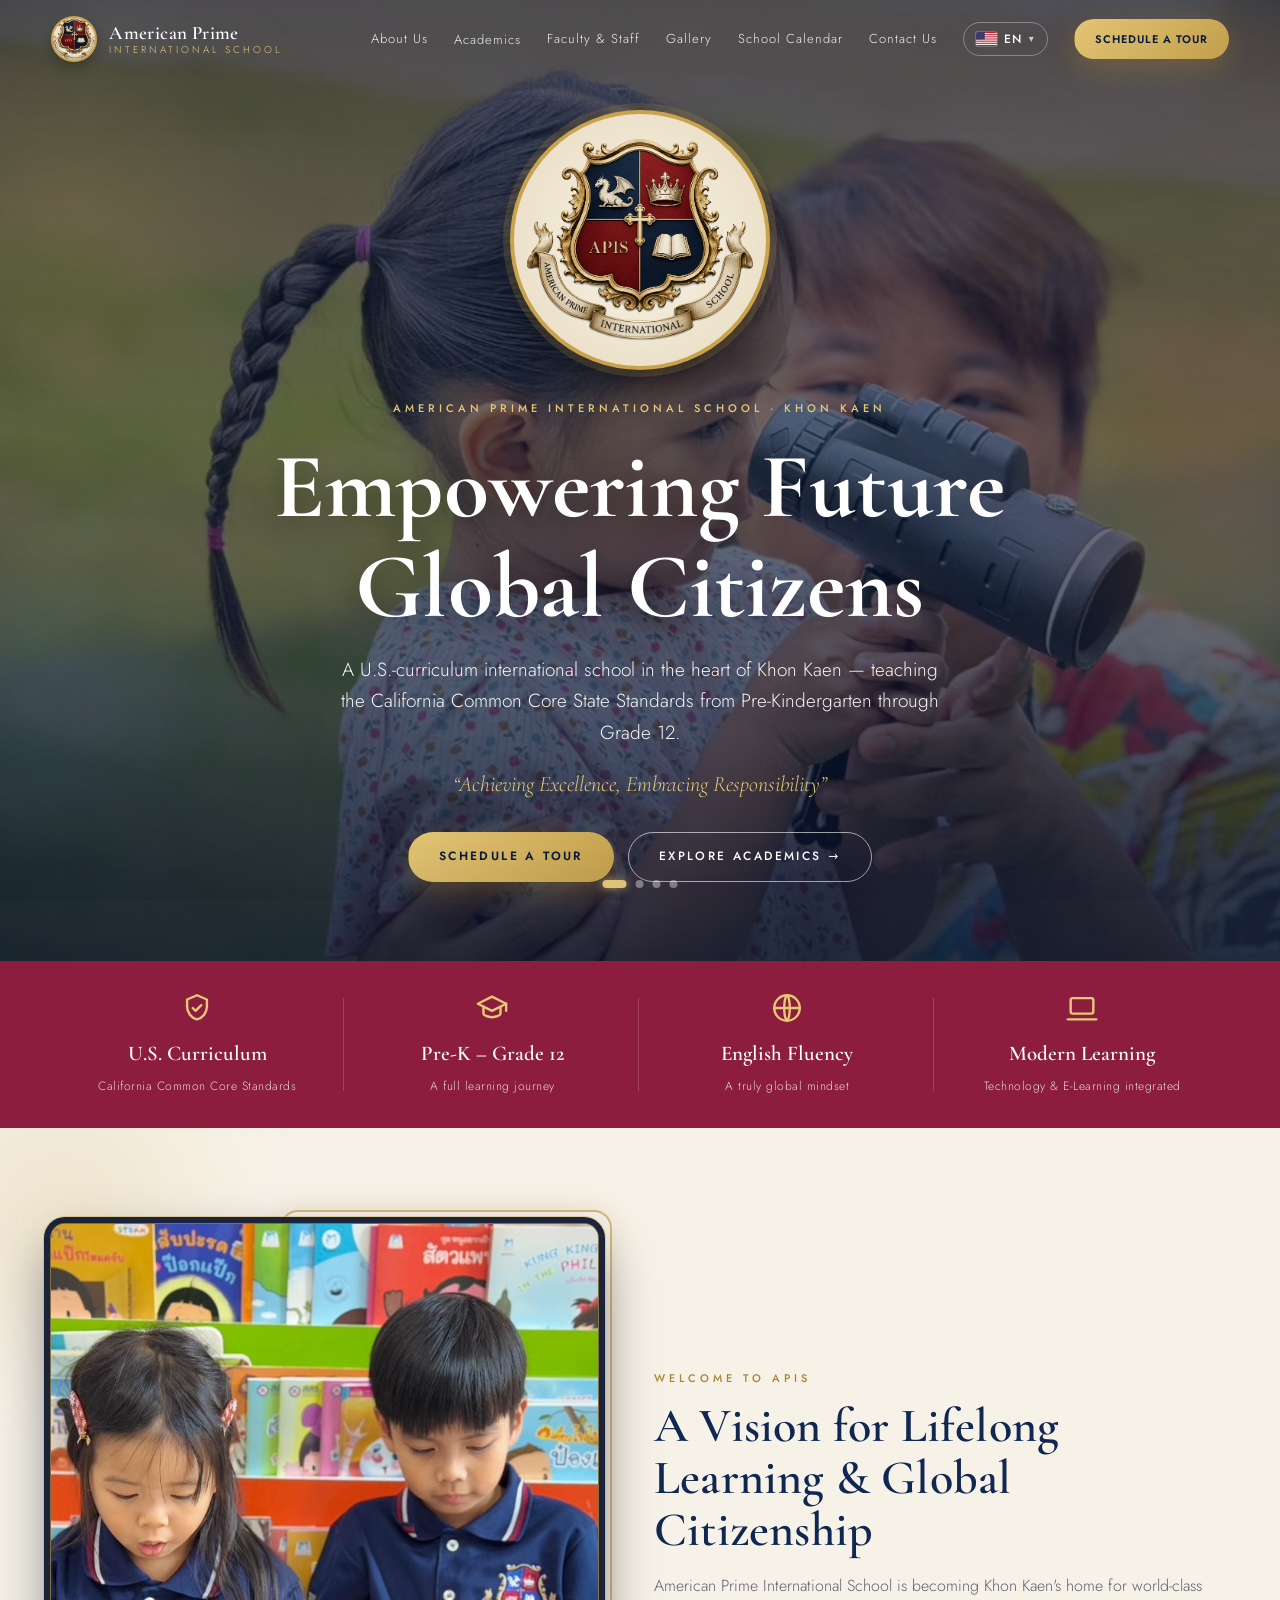
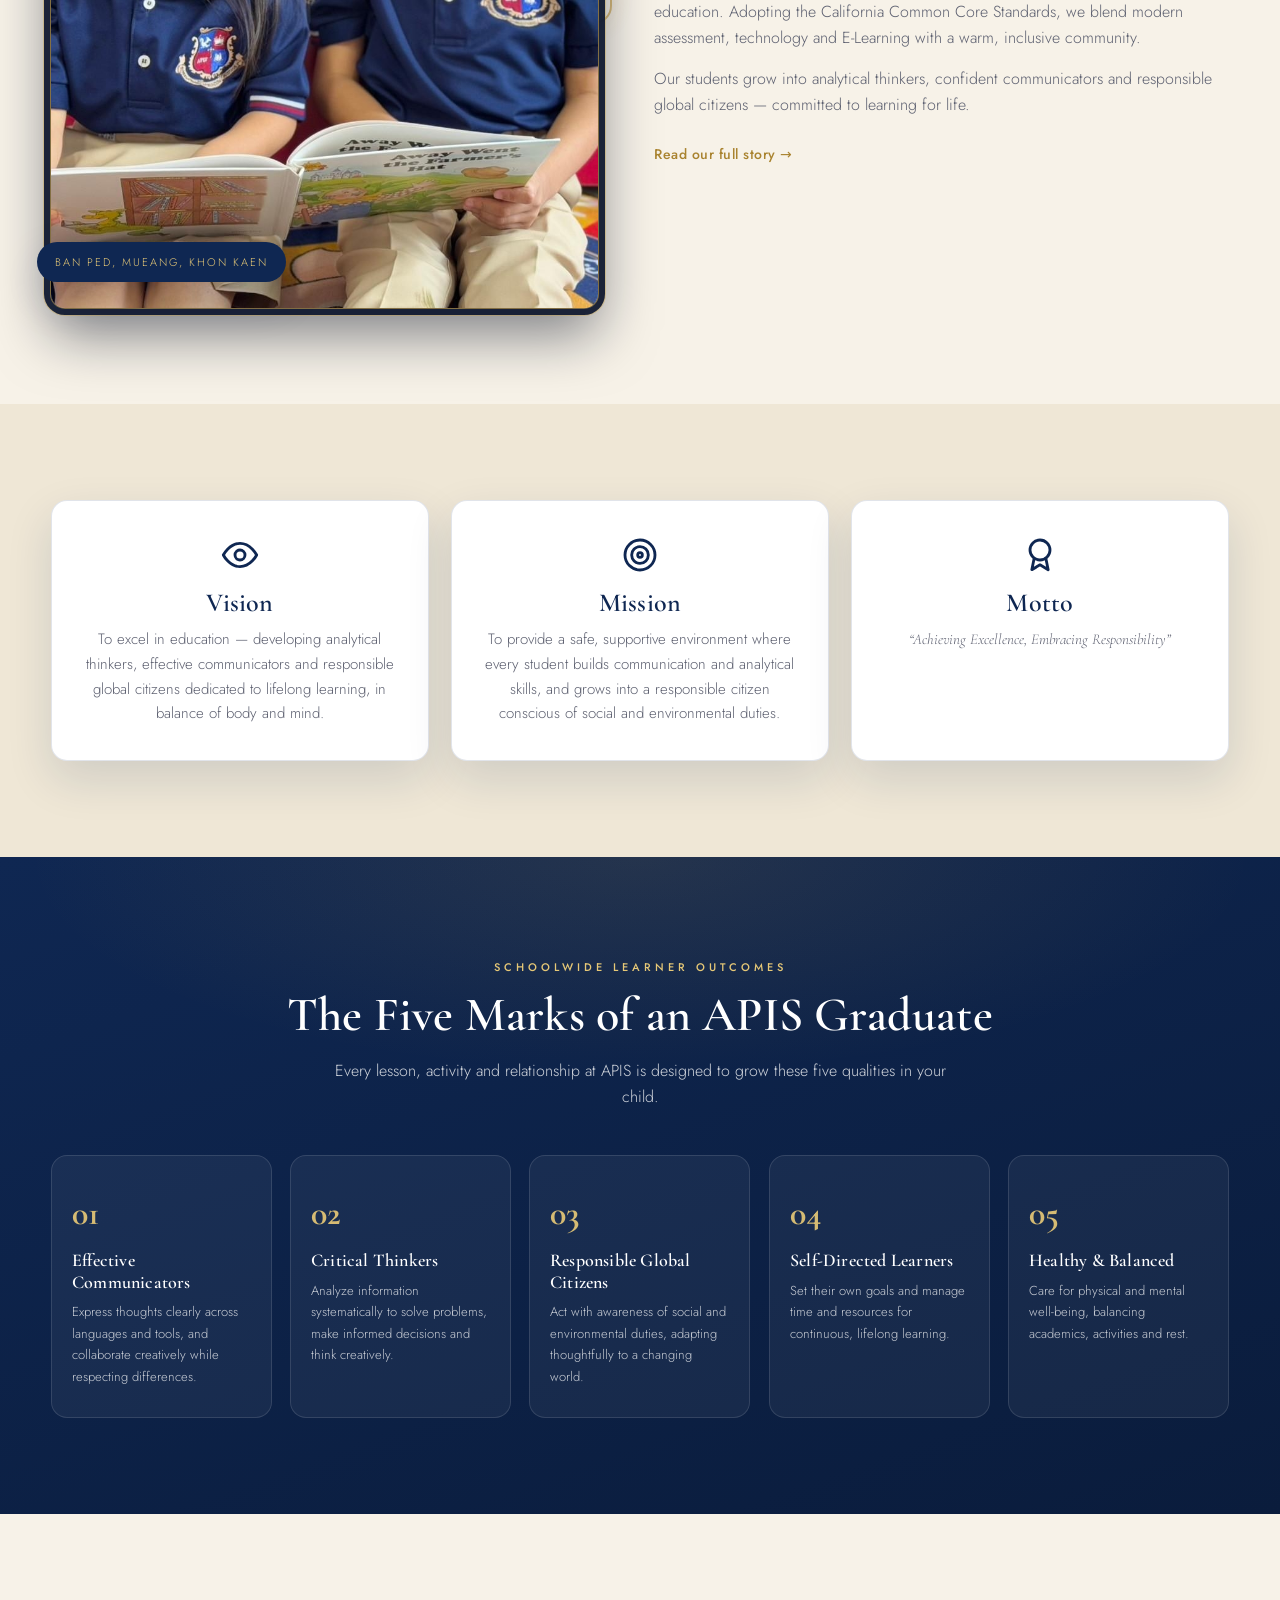
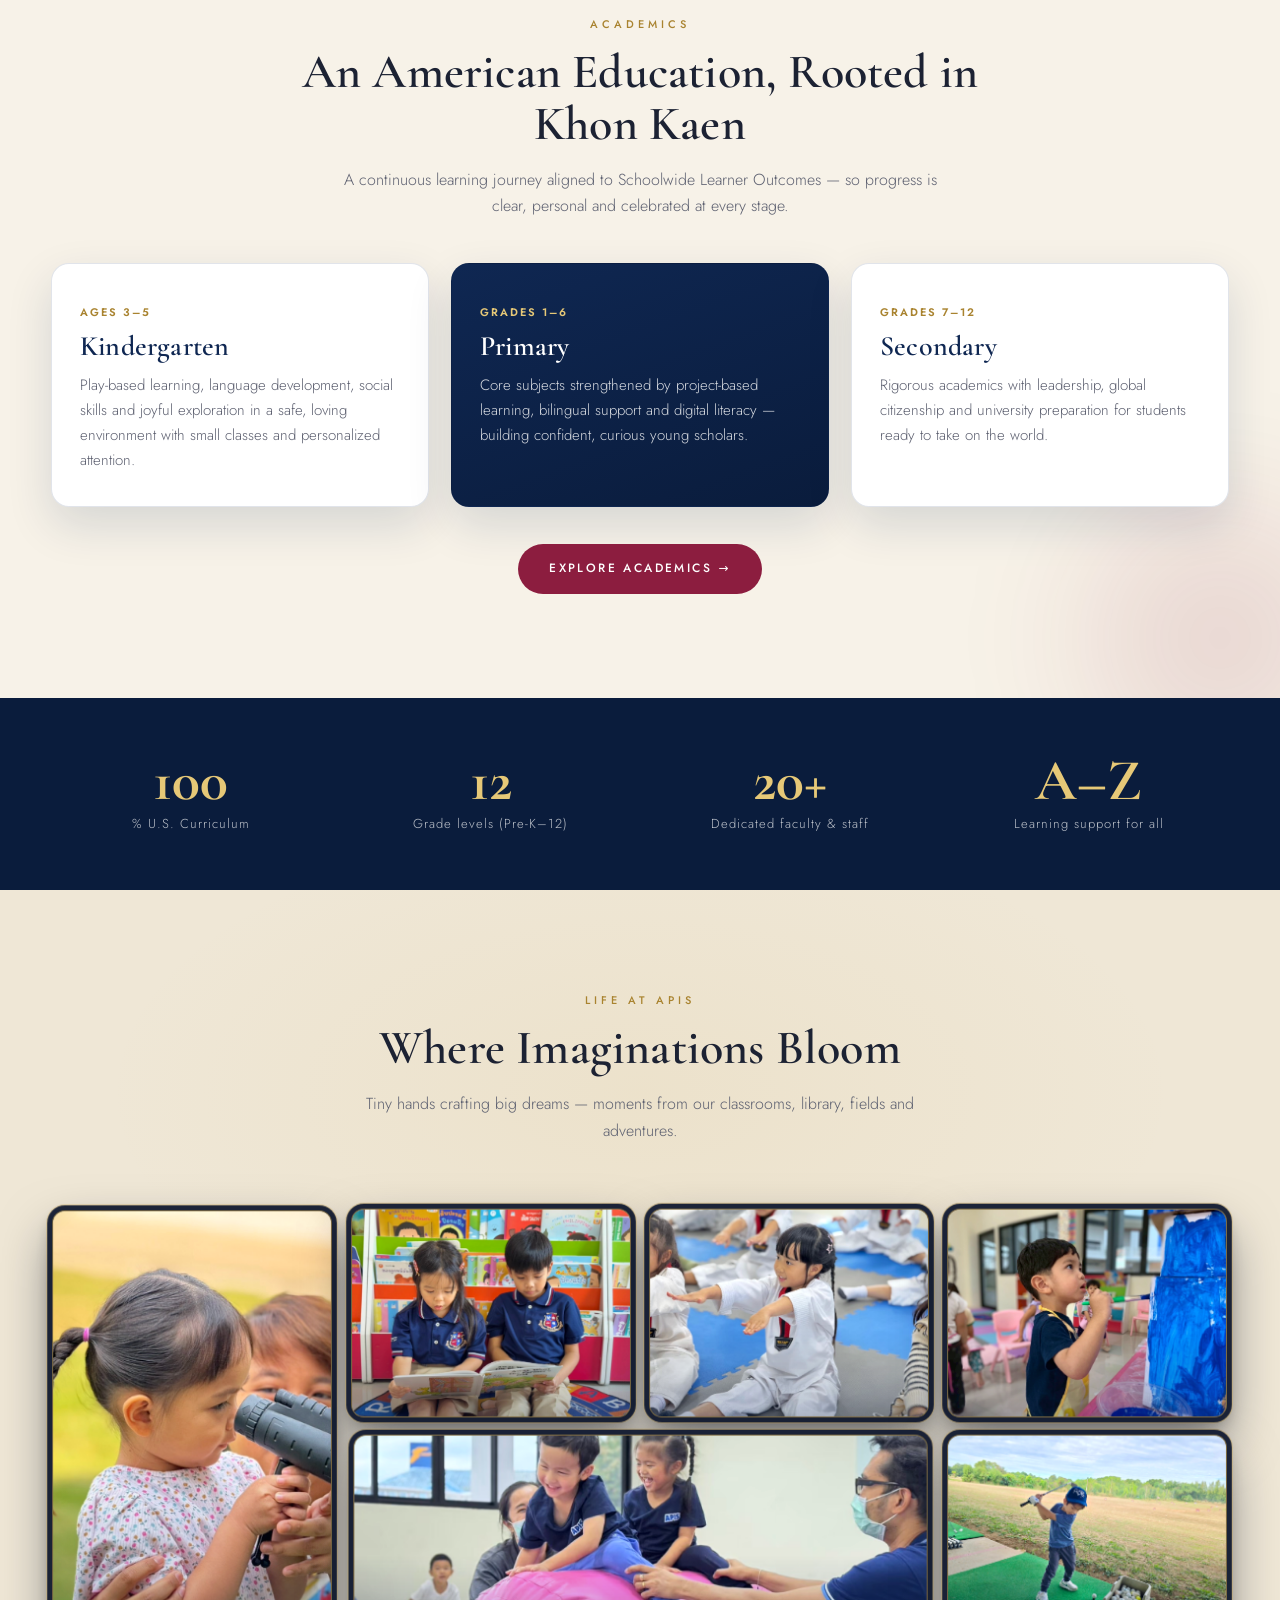
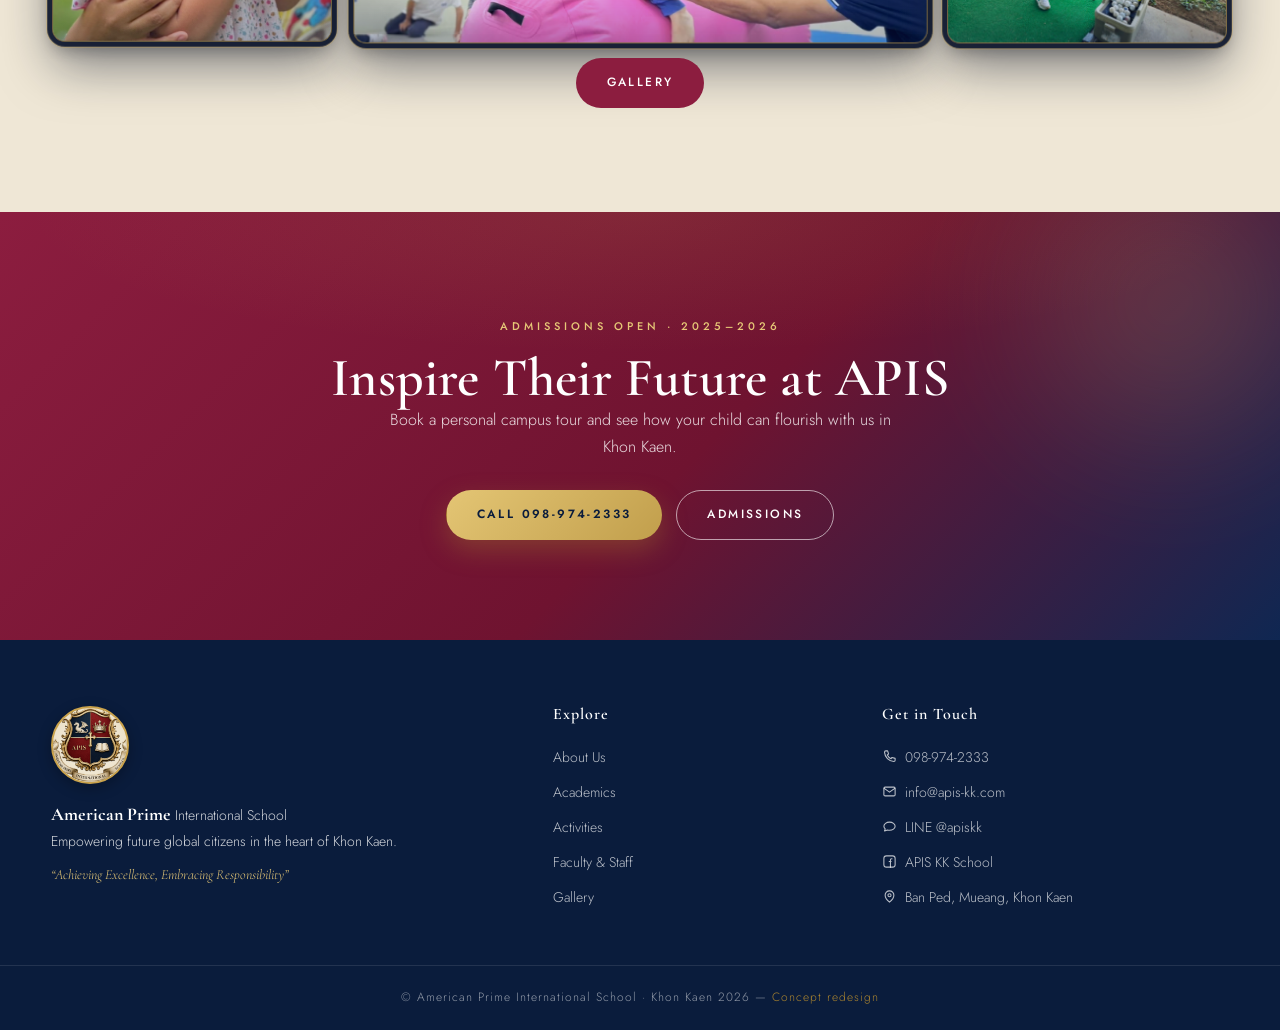
==== commit 7e5997d6: "Remove hero scroll-cue (mouse icon) from home hero Co-Authored-By: Claude Opus 4.8 <noreply@anthropi" ====
--- a/index.html
+++ b/index.html
@@ -30,7 +30,6 @@
     </div>
   </div>
   <div class="hero-dots" id="heroDots"></div>
-  <a href="#pillars" class="hero-scroll" aria-label="Scroll down"><span></span></a>
 </section>
 
 <!-- PILLARS -->
--- a/css/styles.css
+++ b/css/styles.css
@@ -46,6 +46,20 @@
 /* Toggle de idioma */
 .lang-toggle{background:transparent;border:1px solid rgba(255,255,255,.5);color:#fff;font-family:var(--sans);font-size:11px;letter-spacing:1.5px;padding:7px 12px;border-radius:20px;cursor:pointer;transition:.3s;min-width:48px;}
 .lang-toggle:hover{background:var(--gold);border-color:var(--gold);color:var(--navy-deep);}
+/* Selector de idioma con banderas + dropdown */
+.lang-select{position:relative;}
+.lang-current{display:flex;align-items:center;gap:7px;background:transparent;border:1px solid rgba(255,255,255,.32);color:#fff;font-family:var(--sans);font-size:12px;font-weight:500;letter-spacing:1px;padding:7px 12px;border-radius:22px;cursor:pointer;transition:.3s;}
+.lang-current:hover{border-color:var(--gold-lt);}
+.lang-current .flag,.lang-opt .flag{display:inline-flex;align-items:center;}
+.lang-current .flag svg,.lang-opt .flag svg{width:21px;height:14px;border-radius:2px;display:block;box-shadow:0 0 0 1px rgba(255,255,255,.2);}
+.lang-current .caret{font-size:10px;opacity:.7;transition:transform .3s;}
+.lang-select.open .lang-current .caret{transform:rotate(180deg);}
+.lang-menu{position:absolute;top:calc(100% + 8px);right:0;min-width:156px;background:rgba(10,28,60,.97);backdrop-filter:blur(10px);-webkit-backdrop-filter:blur(10px);border:1px solid rgba(255,255,255,.12);border-radius:12px;padding:6px;display:flex;flex-direction:column;gap:2px;opacity:0;visibility:hidden;transform:translateY(6px);transition:.25s;box-shadow:0 18px 40px rgba(0,0,0,.4);z-index:95;}
+.lang-select.open .lang-menu{opacity:1;visibility:visible;transform:none;}
+.lang-opt{display:flex;align-items:center;gap:10px;padding:9px 12px;border:none;background:none;color:rgba(255,255,255,.85);font-family:var(--sans);font-size:13px;cursor:pointer;border-radius:8px;text-align:left;transition:.2s;width:100%;}
+.lang-opt .flag{font-size:17px;line-height:1;}
+.lang-opt:hover{background:rgba(255,255,255,.08);color:var(--gold-lt);}
+.lang-opt.active{color:var(--gold-lt);}
 /* Dropdown Academics */
 .has-sub{position:relative;}
 .sub-toggle{cursor:pointer;}
@@ -74,8 +88,8 @@
 @keyframes kenburns{from{transform:scale(1.06)}to{transform:scale(1.16)}}
 .hero-overlay{position:absolute;inset:0;z-index:1;pointer-events:none;background:linear-gradient(180deg,rgba(10,20,44,.72),rgba(12,26,54,.6) 45%,rgba(10,20,44,.82)),radial-gradient(120% 100% at 50% 30%,transparent 45%,rgba(6,15,34,.55));}
 .hero-in{position:relative;z-index:2;padding:110px 22px 80px;max-width:860px;}
-.seal-lg{display:grid;place-items:center;width:clamp(160px,20vw,214px);height:clamp(160px,20vw,214px);border-radius:50%;background:radial-gradient(circle,#faf4e6,#e6dabf);border:4px solid var(--gold);overflow:hidden;box-shadow:0 0 0 7px rgba(201,162,75,.18),0 16px 42px rgba(0,0,0,.45);margin:0 auto 24px;animation:sealGlow 4.5s ease-in-out infinite;}
-.seal-lg img{width:100%;height:100%;object-fit:cover;}
+.seal-lg{display:grid;place-items:center;width:clamp(192px,24vw,260px);height:clamp(192px,24vw,260px);border-radius:50%;background:radial-gradient(circle,#faf4e6,#e6dabf);border:4px solid var(--gold);overflow:hidden;box-shadow:0 0 0 7px rgba(201,162,75,.18),0 16px 42px rgba(0,0,0,.45);margin:0 auto 24px;animation:sealGlow 4.5s ease-in-out infinite;}
+.seal-lg img{width:90%;height:90%;object-fit:contain;}
 @keyframes sealGlow{0%,100%{box-shadow:0 0 0 6px rgba(201,162,75,.16),0 16px 40px rgba(0,0,0,.45);}50%{box-shadow:0 0 0 11px rgba(230,200,119,.3),0 0 44px rgba(201,162,75,.5),0 16px 40px rgba(0,0,0,.45);}}
 .hero h1{font-size:clamp(46px,8.4vw,92px);font-weight:700;margin:6px 0 18px;text-shadow:0 6px 30px rgba(0,0,0,.4);}
 .hero-sub{font-size:clamp(15px,2vw,19px);font-weight:300;max-width:600px;margin:0 auto 18px;opacity:.94;}
@@ -143,6 +157,46 @@
 
 /* Gallery */
 .gal-grid{display:grid;grid-template-columns:repeat(4,1fr);grid-auto-rows:210px;gap:16px;margin-top:44px;}
+/* Filtros de la galería por categoría */
+.gal-filter{display:flex;flex-wrap:wrap;gap:10px;justify-content:center;margin-bottom:6px;}
+.gal-tab{font-family:var(--sans);font-size:13px;letter-spacing:.5px;padding:9px 20px;border-radius:30px;border:1px solid var(--line);background:#fff;color:var(--muted);cursor:pointer;transition:.25s;}
+.gal-tab:hover{border-color:var(--gold);color:var(--ink);}
+.gal-tab.active{background:linear-gradient(135deg,var(--gold-lt),var(--gold-dk));border-color:var(--gold);color:var(--navy-deep);font-weight:600;}
+.gal-grid-dyn{margin-top:34px;}
+.gitem{cursor:zoom-in;}
+/* ===== Lightbox — marco ornamental dorado (estilo Hogwarts) ===== */
+.lightbox{position:fixed;inset:0;z-index:200;display:flex;align-items:center;justify-content:center;padding:24px;}
+.lightbox[hidden]{display:none;}
+.lb-backdrop{position:absolute;inset:0;background:radial-gradient(120% 100% at 50% 40%,rgba(10,22,44,.86),rgba(4,9,20,.95));backdrop-filter:blur(9px);-webkit-backdrop-filter:blur(9px);}
+.lb-stage{position:relative;z-index:1;display:flex;flex-direction:column;align-items:center;gap:16px;max-width:92vw;animation:lbIn .4s cubic-bezier(.22,.61,.36,1);}
+@keyframes lbIn{from{opacity:0;transform:scale(.94) translateY(10px)}to{opacity:1;transform:none}}
+.lb-frame{position:relative;padding:13px;border-radius:5px;
+  background:linear-gradient(160deg,#101f39,#0a1526);
+  box-shadow:
+    0 0 0 2px #5e4a1e,
+    0 0 0 6px #c9a24c,
+    0 0 0 8px #7d5f22,
+    0 0 0 11px #e6c877,
+    0 0 0 12px #6b531f,
+    0 34px 90px rgba(0,0,0,.75),
+    0 0 80px rgba(201,162,75,.3);}
+/* Esquinas ornamentales doradas */
+.lb-frame::before,.lb-frame::after{content:'';position:absolute;width:34px;height:34px;pointer-events:none;
+  background:radial-gradient(circle at 30% 30%,#f0d488,#b8912f 55%,transparent 70%);border-radius:50%;filter:drop-shadow(0 0 6px rgba(230,200,119,.6));}
+.lb-frame::before{top:-9px;left:-9px;}
+.lb-frame::after{bottom:-9px;right:-9px;}
+.lb-frame img{display:block;max-width:min(58vh,88vw);max-height:82vh;border-radius:2px;box-shadow:inset 0 0 70px rgba(0,0,0,.45);}
+.lb-count{color:var(--gold-lt);font-family:var(--sans);font-size:13px;letter-spacing:3px;font-weight:500;}
+.lb-close{position:absolute;top:20px;right:26px;z-index:3;width:46px;height:46px;border-radius:50%;background:rgba(255,255,255,.08);border:1px solid rgba(255,255,255,.22);color:#fff;font-size:19px;cursor:pointer;transition:.25s;}
+.lb-close:hover{background:var(--gold);color:var(--navy-deep);border-color:var(--gold);transform:rotate(90deg);}
+.lb-nav{position:absolute;top:50%;transform:translateY(-50%);z-index:3;width:54px;height:54px;border-radius:50%;background:rgba(255,255,255,.08);border:1px solid rgba(255,255,255,.22);color:#fff;font-size:28px;line-height:1;cursor:pointer;transition:.25s;}
+.lb-nav:hover{background:var(--gold);color:var(--navy-deep);border-color:var(--gold);}
+.lb-prev{left:20px;}.lb-next{right:20px;}
+@media(max-width:640px){
+  .lb-frame img{max-width:86vw;max-height:70vh;}
+  .lb-nav{width:42px;height:42px;font-size:22px;} .lb-prev{left:6px;}.lb-next{right:6px;}
+  .lb-close{top:12px;right:14px;}
+}
 .gitem{position:relative;overflow:hidden;border-radius:16px;box-shadow:var(--shadow);}
 .gitem img{width:100%;height:100%;object-fit:cover;transition:transform .8s ease;}
 .gitem::after{content:'';position:absolute;inset:0;background:linear-gradient(180deg,transparent 55%,rgba(15,39,82,.5));opacity:0;transition:opacity .4s;}
@@ -361,22 +415,30 @@
   .submenu{position:static;transform:none;opacity:1;visibility:hidden;height:0;overflow:hidden;padding:0;min-width:0;background:transparent;border:none;box-shadow:none;backdrop-filter:none;gap:0;}
   .has-sub.open .submenu{visibility:visible;height:auto;padding:6px 0 2px;}
   .submenu a{font-size:15px;color:rgba(255,255,255,.7);}
-  .lang-toggle{margin-top:6px;}
+  .lang-toggle,.lang-select{margin-top:6px;}
+  .lang-menu{right:auto;left:50%;transform:translateX(-50%) translateY(6px);}
+  .lang-select.open .lang-menu{transform:translateX(-50%);}
 }
 @media(max-width:560px){
   .block{padding:66px 0;}
   .card-grid,.card-grid.light{grid-template-columns:1fr;}
   .g-tall{grid-row:span 1;}
-  .hero-in{padding-top:120px;}
+  .hero-in{padding:116px 18px 60px;}
+  .hero-scroll{display:none;}            /* saca el ícono del mouse en mobile */
+  .hero-dots{bottom:18px;}
+  .seal-lg{width:clamp(150px,44vw,178px);height:clamp(150px,44vw,178px);}
   .slo-grid{grid-template-columns:1fr;}
   .fac-grid,.fac-grid.support{grid-template-columns:1fr;}
   .steps{grid-template-columns:1fr;}
 }
+/* En tablet también ocultamos el mouse para que no choque con los botones */
+@media(max-width:900px){ .hero-scroll{display:none;} }
 /* ============================================================
    ✦ Premium polish — glass, opacidades, micro-interacciones
    ============================================================ */
 /* Entrada suave de toda la página */
-@keyframes pageIn{from{opacity:0;transform:translateY(6px)}to{opacity:1;transform:none}}
+/* pageIn solo opacidad — un transform en <body> rompe position:fixed del header */
+@keyframes pageIn{from{opacity:0}to{opacity:1}}
 body{animation:pageIn .7s ease both;}
 
 /* Botones: barrido de luz al hover + feedback al click */
@@ -388,7 +450,7 @@
 .btn.gold:hover{background-position:100% 50%;}
 
 /* Header glass más refinado al scrollear */
-#hdr.solid{background:rgba(9,20,44,.68);backdrop-filter:blur(18px) saturate(1.3);-webkit-backdrop-filter:blur(18px) saturate(1.3);border-bottom:1px solid rgba(255,255,255,.08);}
+#hdr.solid{background:rgba(11,28,60,.97);backdrop-filter:blur(14px) saturate(1.2);-webkit-backdrop-filter:blur(14px) saturate(1.2);border-bottom:1px solid rgba(255,255,255,.08);box-shadow:0 8px 30px rgba(0,0,0,.3);}
 
 /* Tarjetas: aro dorado translúcido + sombra más rica al hover */
 .vmm,.level,.act-card,.lead-card,.step,.vcard{transition:transform .4s cubic-bezier(.22,.61,.36,1),box-shadow .4s ease,border-color .4s ease;}
